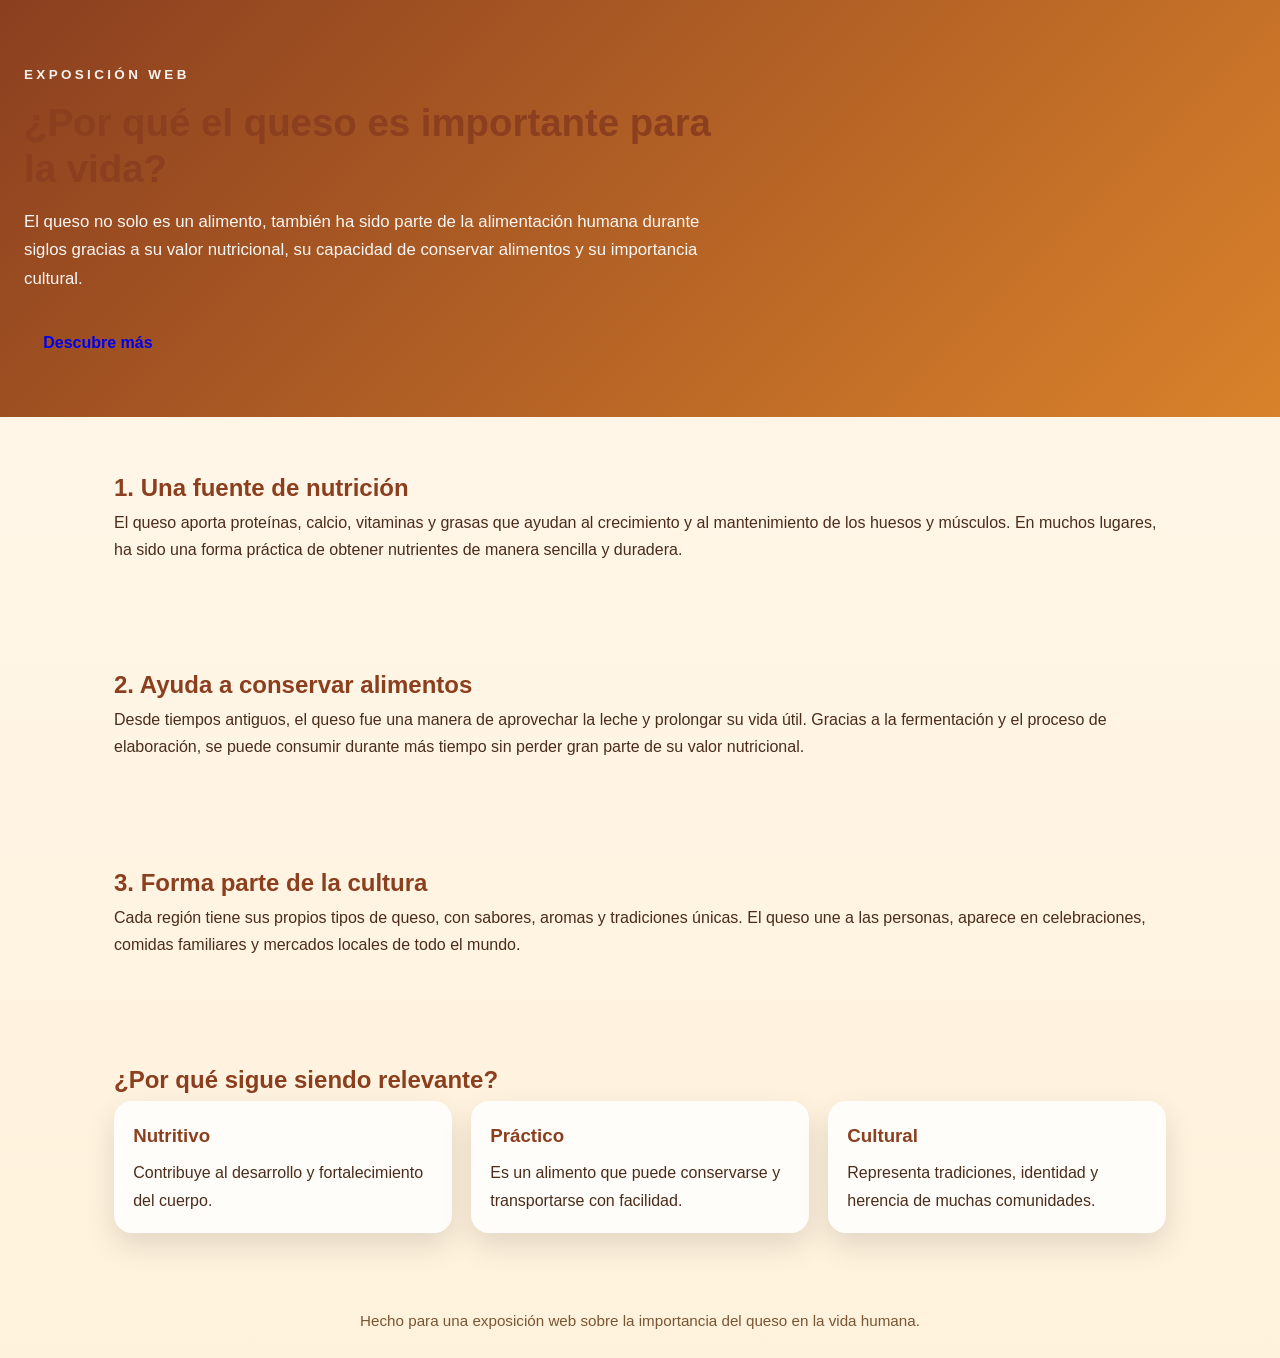
==== index.html @ 57972107 "hero rewrite" ====
<!DOCTYPE html>
<html lang="es">
  <head>
    <meta charset="UTF-8" />
    <meta name="viewport" content="width=device-width, initial-scale=1.0" />
    <title>¿Por qué el queso es importante para la vida?</title>
    <meta
      name="description"
      content="Una exposición web sobre la importancia del queso en la alimentación, la cultura y la historia."
    />
    <link rel="stylesheet" href="styles.css" />
  </head>
  <body>
    <header class="hero">
      <div class="hero-content">
        <p class="eyebrow">Exposición web</p>
        <h1>¿Por qué el queso es importante para la vida?</h1>
        <p class="hero-text">
          El queso no solo es un alimento, también ha sido parte de la
          alimentación humana durante siglos gracias a su valor nutricional,
          su capacidad de conservar alimentos y su importancia cultural.
        </p>
        <a href="#importancia" class="btn">Descubre más</a>
      </div>
    </header>

    <main>
      <section id="importancia" class="section">
        <h2>1. Una fuente de nutrición</h2>
        <p>
          El queso aporta proteínas, calcio, vitaminas y grasas que ayudan al
          crecimiento y al mantenimiento de los huesos y músculos. En muchos
          lugares, ha sido una forma práctica de obtener nutrientes de manera
          sencilla y duradera.
        </p>
      </section>

      <section class="section alt">
        <h2>2. Ayuda a conservar alimentos</h2>
        <p>
          Desde tiempos antiguos, el queso fue una manera de aprovechar la leche y
          prolongar su vida útil. Gracias a la fermentación y el proceso de
          elaboración, se puede consumir durante más tiempo sin perder gran parte
          de su valor nutricional.
        </p>
      </section>

      <section class="section">
        <h2>3. Forma parte de la cultura</h2>
        <p>
          Cada región tiene sus propios tipos de queso, con sabores, aromas y
          tradiciones únicas. El queso une a las personas, aparece en celebraciones,
          comidas familiares y mercados locales de todo el mundo.
        </p>
      </section>

      <section class="section alt cards-section">
        <h2>¿Por qué sigue siendo relevante?</h2>
        <div class="cards">
          <article class="card">
            <h3>Nutritivo</h3>
            <p>Contribuye al desarrollo y fortalecimiento del cuerpo.</p>
          </article>
          <article class="card">
            <h3>Práctico</h3>
            <p>Es un alimento que puede conservarse y transportarse con facilidad.</p>
          </article>
          <article class="card">
            <h3>Cultural</h3>
            <p>Representa tradiciones, identidad y herencia de muchas comunidades.</p>
          </article>
        </div>
      </section>
    </main>

    <footer class="footer">
      <p>Hecho para una exposición web sobre la importancia del queso en la vida humana.</p>
    </footer>
  </body>
</html>
---- styles.css ----
:root {
  --bg: #fff8ed;
  --primary: #8b3f1f;
  --secondary: #d9822b;
  --dark: #2f1c12;
  --text: #4b2c1b;
  --white: #fffdf9;
  --shadow: 0 12px 30px rgba(0, 0, 0, 0.12);
}

* {
  box-sizing: border-box;
  margin: 0;
  padding: 0;
}

body {
  font-family: "Segoe UI", Tahoma, Geneva, Verdana, sans-serif;
  background: linear-gradient(180deg, #fff8ed 0%, #fff2dc 100%);
  color: var(--text);
  line-height: 1.7;
}

img {
  max-width: 100%;
  display: block;
}

.hero {
  background: linear-gradient(135deg, var(--primary), var(--secondary));
  color: var(--white);
  padding: 4rem 1.5rem 3rem;
  display: grid;
  grid-template-columns: 1.2fr 0.8fr;
  gap: 2rem;
  align-items: center;
}

.hero-content {
  max-width: 700px;
}

.eyebrow {
  text-transform: uppercase;
  letter-spacing: 0.25em;
  font-size: 0.84rem;
  margin-bottom: 0.8rem;
  opacity: 0.95;
  font-weight: 700;
}

h1,
h2,
h3 {
  color: var(--primary);
}

h1 {
  font-size: clamp(2rem, 3vw, 3rem);
  margin-bottom: 1rem;
  line-height: 1.2;
}

.hero-text {
  font-size: 1.05rem;
  margin-bottom: 1.4rem;
  color: rgba(255, 255, 255, 0.95);
}

.hero-actions {
  display: flex;
  flex-wrap: wrap;
  gap: 0.75rem;
  margin-bottom: 1.4rem;
}

.btn {
  display: inline-block;
  padding: 0.8rem 1.2rem;
  border-radius: 999px;
  text-decoration: none;
  font-weight: 700;
  transition: transform 0.2s ease, box-shadow 0.2s ease;
}

.btn:hover {
  transform: translateY(-3px);
}

.btn-primary {
  background: var(--white);
  color: var(--primary);
}

.btn-secondary {
  background: rgba(255, 255, 255, 0.16);
  color: var(--white);
  border: 1px solid rgba(255, 255, 255, 0.28);
}

.hero-stats {
  display: flex;
  flex-wrap: wrap;
  gap: 1rem;
  margin-top: 1rem;
}

.hero-stats div {
  background: rgba(255, 255, 255, 0.16);
  padding: 0.8rem 1rem;
  border-radius: 14px;
  min-width: 140px;
}

.hero-stats strong {
  display: block;
  font-size: 1.05rem;
}

.hero-stats span {
  font-size: 0.9rem;
  opacity: 0.9;
}

.hero-visual img {
  width: 100%;
  max-width: 420px;
  margin: 0 auto;
  filter: drop-shadow(0 15px 25px rgba(0, 0, 0, 0.16));
}

.section {
  padding: 3.2rem 1.5rem;
  max-width: 1100px;
  margin: 0 auto;
}

.section-heading {
  margin-bottom: 1.4rem;
  text-align: center;
}

.section-heading h2 {
  font-size: clamp(1.5rem, 2.2vw, 2rem);
  margin-bottom: 0.4rem;
}

.cards,
.gallery {
  display: grid;
  grid-template-columns: repeat(auto-fit, minmax(230px, 1fr));
  gap: 1.2rem;
}

.card,
.gallery-item,
.tab-panel {
  background: var(--white);
  border-radius: 18px;
  padding: 1.2rem;
  box-shadow: var(--shadow);
}

.card img,
.gallery-item img {
  border-radius: 12px;
  margin-bottom: 0.9rem;
}

.card h3,
.gallery-item h3,
.tab-panel h3 {
  margin-bottom: 0.45rem;
}

.section-dark {
  background: var(--dark);
  border-radius: 24px;
  color: #f6e8d6;
}

.section-dark .section-heading h2,
.section-dark .tab-btn,
.section-dark .tab-panel h3 {
  color: #fff5e8;
}

.tabs {
  display: flex;
  justify-content: center;
  flex-wrap: wrap;
  gap: 0.8rem;
  margin-bottom: 1rem;
}

.tab-btn {
  background: transparent;
  border: 1px solid rgba(255, 245, 232, 0.28);
  color: #f6e8d6;
  padding: 0.7rem 1rem;
  border-radius: 999px;
  cursor: pointer;
  transition: background 0.2s ease, transform 0.2s ease;
}

.tab-btn:hover,
.tab-btn.active {
  background: var(--secondary);
  transform: translateY(-2px);
}

.tab-panels {
  display: grid;
}

.tab-panel {
  display: none;
}

.tab-panel.active {
  display: block;
  animation: fadeIn 0.25s ease;
}

.conclusion {
  text-align: center;
  padding-top: 1rem;
}

.footer {
  text-align: center;
  padding: 1.5rem;
  color: #7a5533;
  font-size: 0.95rem;
}

@keyframes fadeIn {
  from {
    opacity: 0;
    transform: translateY(8px);
  }
  to {
    opacity: 1;
    transform: translateY(0);
  }
}

@media (max-width: 800px) {
  .hero {
    grid-template-columns: 1fr;
    text-align: center;
  }

  .hero-actions,
  .hero-stats {
    justify-content: center;
  }
}

@media (max-width: 600px) {
  .section {
    padding: 2.4rem 1rem;
  }

  .hero {
    padding: 3rem 1rem 2rem;
  }
}
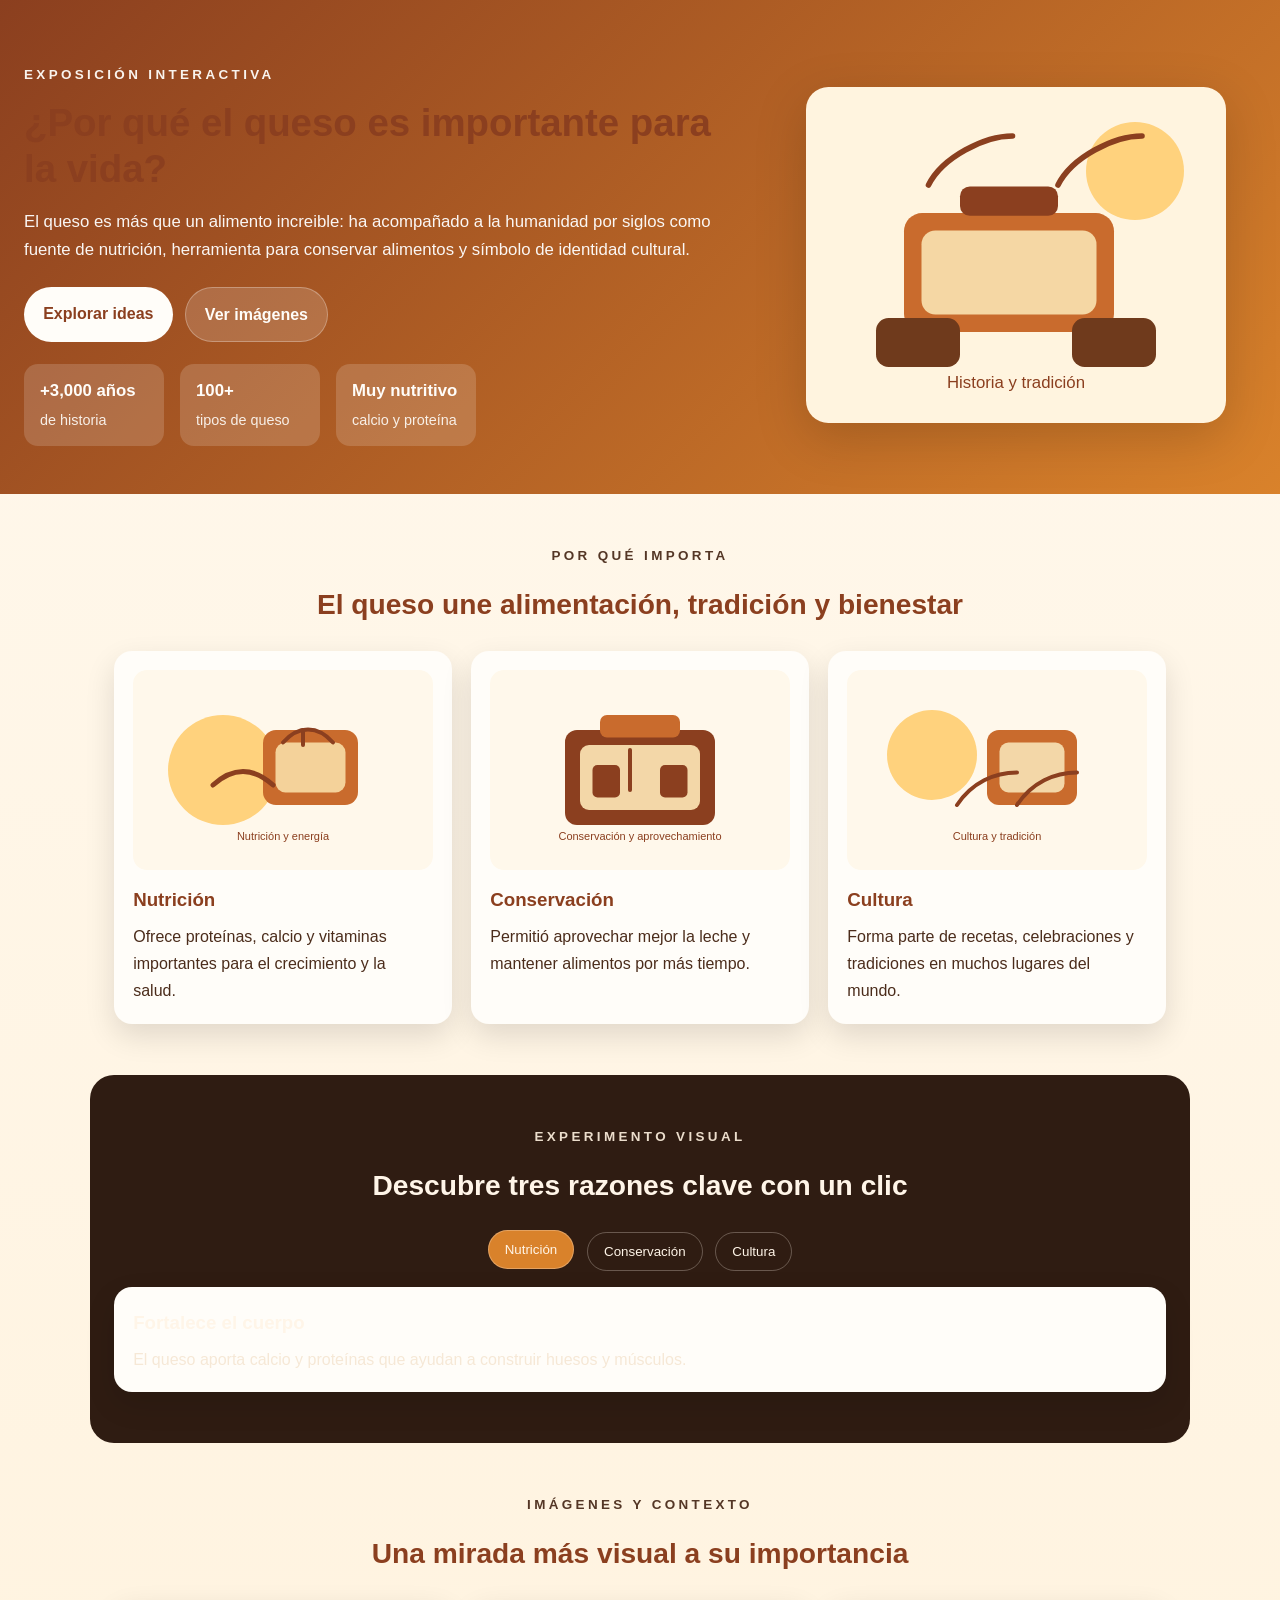
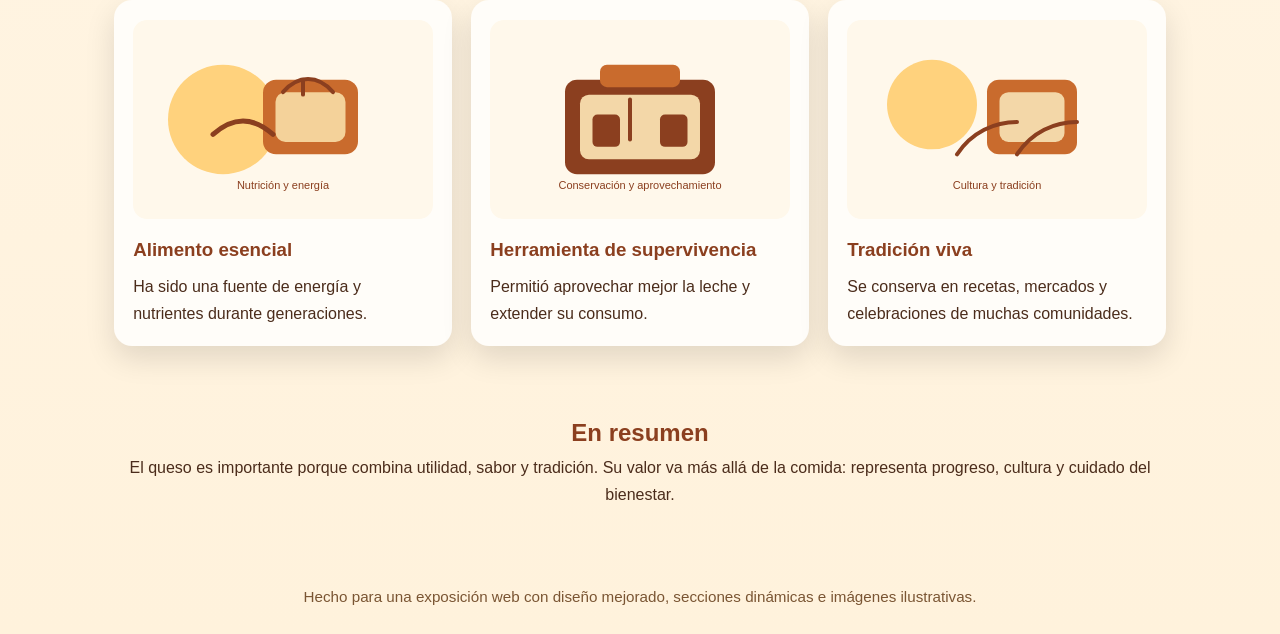
==== commit 66aa2ebf: "Merge branch 'features' into develop" ====
--- a/index.html
+++ b/index.html
@@ -4,77 +4,130 @@
     <meta charset="UTF-8" />
     <meta name="viewport" content="width=device-width, initial-scale=1.0" />
     <title>¿Por qué el queso es importante para la vida?</title>
-    <meta
-      name="description"
-      content="Una exposición web sobre la importancia del queso en la alimentación, la cultura y la historia."
-    />
+    <meta name="description" content="Exposición web sobre la importancia del queso en la alimentación, la historia y la cultura." />
     <link rel="stylesheet" href="styles.css" />
   </head>
   <body>
     <header class="hero">
       <div class="hero-content">
-        <p class="eyebrow">Exposición web</p>
+        <p class="eyebrow">Exposición interactiva</p>
         <h1>¿Por qué el queso es importante para la vida?</h1>
         <p class="hero-text">
-          El queso no solo es un alimento, también ha sido parte de la
-          alimentación humana durante siglos gracias a su valor nutricional,
-          su capacidad de conservar alimentos y su importancia cultural.
+          El queso es más que un alimento increible: ha acompañado a la humanidad
+          por siglos como fuente de nutrición, herramienta para conservar alimentos
+          y símbolo de identidad cultural.
         </p>
-        <a href="#importancia" class="btn">Descubre más</a>
+        <div class="hero-actions">
+          <a href="#explora" class="btn btn-primary">Explorar ideas</a>
+          <a href="#galeria" class="btn btn-secondary">Ver imágenes</a>
+        </div>
+        <div class="hero-stats">
+          <div>
+            <strong>+3,000 años</strong>
+            <span>de historia</span>
+          </div>
+          <div>
+            <strong>100+</strong>
+            <span>tipos de queso</span>
+          </div>
+          <div>
+            <strong>Muy nutritivo</strong>
+            <span>calcio y proteína</span>
+          </div>
+        </div>
+      </div>
+      <div class="hero-visual">
+        <img src="images/cheese-history.svg" alt="Ilustración de un queso con historia cultural" />
       </div>
     </header>
 
     <main>
-      <section id="importancia" class="section">
-        <h2>1. Una fuente de nutrición</h2>
-        <p>
-          El queso aporta proteínas, calcio, vitaminas y grasas que ayudan al
-          crecimiento y al mantenimiento de los huesos y músculos. En muchos
-          lugares, ha sido una forma práctica de obtener nutrientes de manera
-          sencilla y duradera.
-        </p>
+      <section id="importancia" class="section intro-section">
+        <div class="section-heading">
+          <p class="eyebrow">Por qué importa</p>
+          <h2>El queso une alimentación, tradición y bienestar</h2>
+        </div>
+        <div class="cards">
+          <article class="card">
+            <img src="images/cheese-nutrition.svg" alt="Ilustración sobre nutrición" />
+            <h3>Nutrición</h3>
+            <p>Ofrece proteínas, calcio y vitaminas importantes para el crecimiento y la salud.</p>
+          </article>
+          <article class="card">
+            <img src="images/cheese-storage.svg" alt="Ilustración sobre conservación" />
+            <h3>Conservación</h3>
+            <p>Permitió aprovechar mejor la leche y mantener alimentos por más tiempo.</p>
+          </article>
+          <article class="card">
+            <img src="images/cheese-culture.svg" alt="Ilustración sobre cultura" />
+            <h3>Cultura</h3>
+            <p>Forma parte de recetas, celebraciones y tradiciones en muchos lugares del mundo.</p>
+          </article>
+        </div>
       </section>
 
-      <section class="section alt">
-        <h2>2. Ayuda a conservar alimentos</h2>
-        <p>
-          Desde tiempos antiguos, el queso fue una manera de aprovechar la leche y
-          prolongar su vida útil. Gracias a la fermentación y el proceso de
-          elaboración, se puede consumir durante más tiempo sin perder gran parte
-          de su valor nutricional.
-        </p>
+      <section id="explora" class="section section-dark">
+        <div class="section-heading">
+          <p class="eyebrow">Experimento visual</p>
+          <h2>Descubre tres razones clave con un clic</h2>
+        </div>
+        <div class="tabs" role="tablist" aria-label="Razones del queso">
+          <button class="tab-btn active" data-target="nutrition">Nutrición</button>
+          <button class="tab-btn" data-target="storage">Conservación</button>
+          <button class="tab-btn" data-target="culture">Cultura</button>
+        </div>
+        <div class="tab-panels">
+          <article id="nutrition" class="tab-panel active">
+            <h3>Fortalece el cuerpo</h3>
+            <p>El queso aporta calcio y proteínas que ayudan a construir huesos y músculos.</p>
+          </article>
+          <article id="storage" class="tab-panel">
+            <h3>Ayuda a cuidar los alimentos</h3>
+            <p>Gracias a su elaboración, el queso permitió conservar la leche por más tiempo y reducir desperdicios.</p>
+          </article>
+          <article id="culture" class="tab-panel">
+            <h3>Representa identidad</h3>
+            <p>En cada región tiene un valor simbólico y gastronómico que refleja la historia del lugar.</p>
+          </article>
+        </div>
       </section>
 
-      <section class="section">
-        <h2>3. Forma parte de la cultura</h2>
-        <p>
-          Cada región tiene sus propios tipos de queso, con sabores, aromas y
-          tradiciones únicas. El queso une a las personas, aparece en celebraciones,
-          comidas familiares y mercados locales de todo el mundo.
-        </p>
+      <section id="galeria" class="section gallery-section">
+        <div class="section-heading">
+          <p class="eyebrow">Imágenes y contexto</p>
+          <h2>Una mirada más visual a su importancia</h2>
+        </div>
+        <div class="gallery">
+          <article class="gallery-item">
+            <img src="images/cheese-nutrition.svg" alt="Representación del valor nutricional del queso" />
+            <h3>Alimento esencial</h3>
+            <p>Ha sido una fuente de energía y nutrientes durante generaciones.</p>
+          </article>
+          <article class="gallery-item">
+            <img src="images/cheese-storage.svg" alt="Representación de la conservación del queso" />
+            <h3>Herramienta de supervivencia</h3>
+            <p>Permitió aprovechar mejor la leche y extender su consumo.</p>
+          </article>
+          <article class="gallery-item">
+            <img src="images/cheese-culture.svg" alt="Representación de la presencia cultural del queso" />
+            <h3>Tradición viva</h3>
+            <p>Se conserva en recetas, mercados y celebraciones de muchas comunidades.</p>
+          </article>
+        </div>
       </section>
 
-      <section class="section alt cards-section">
-        <h2>¿Por qué sigue siendo relevante?</h2>
-        <div class="cards">
-          <article class="card">
-            <h3>Nutritivo</h3>
-            <p>Contribuye al desarrollo y fortalecimiento del cuerpo.</p>
-          </article>
-          <article class="card">
-            <h3>Práctico</h3>
-            <p>Es un alimento que puede conservarse y transportarse con facilidad.</p>
-          </article>
-          <article class="card">
-            <h3>Cultural</h3>
-            <p>Representa tradiciones, identidad y herencia de muchas comunidades.</p>
-          </article>
-        </div>
+      <section class="section conclusion">
+        <h2>En resumen</h2>
+        <p>
+          El queso es importante porque combina utilidad, sabor y tradición. Su valor va más allá de la comida: representa progreso, cultura y cuidado del bienestar.
+        </p>
       </section>
     </main>
 
     <footer class="footer">
-      <p>Hecho para una exposición web sobre la importancia del queso en la vida humana.</p>
+      <p>Hecho para una exposición web con diseño mejorado, secciones dinámicas e imágenes ilustrativas.</p>
     </footer>
+
+    <script src="script.js"></script>
   </body>
 </html>
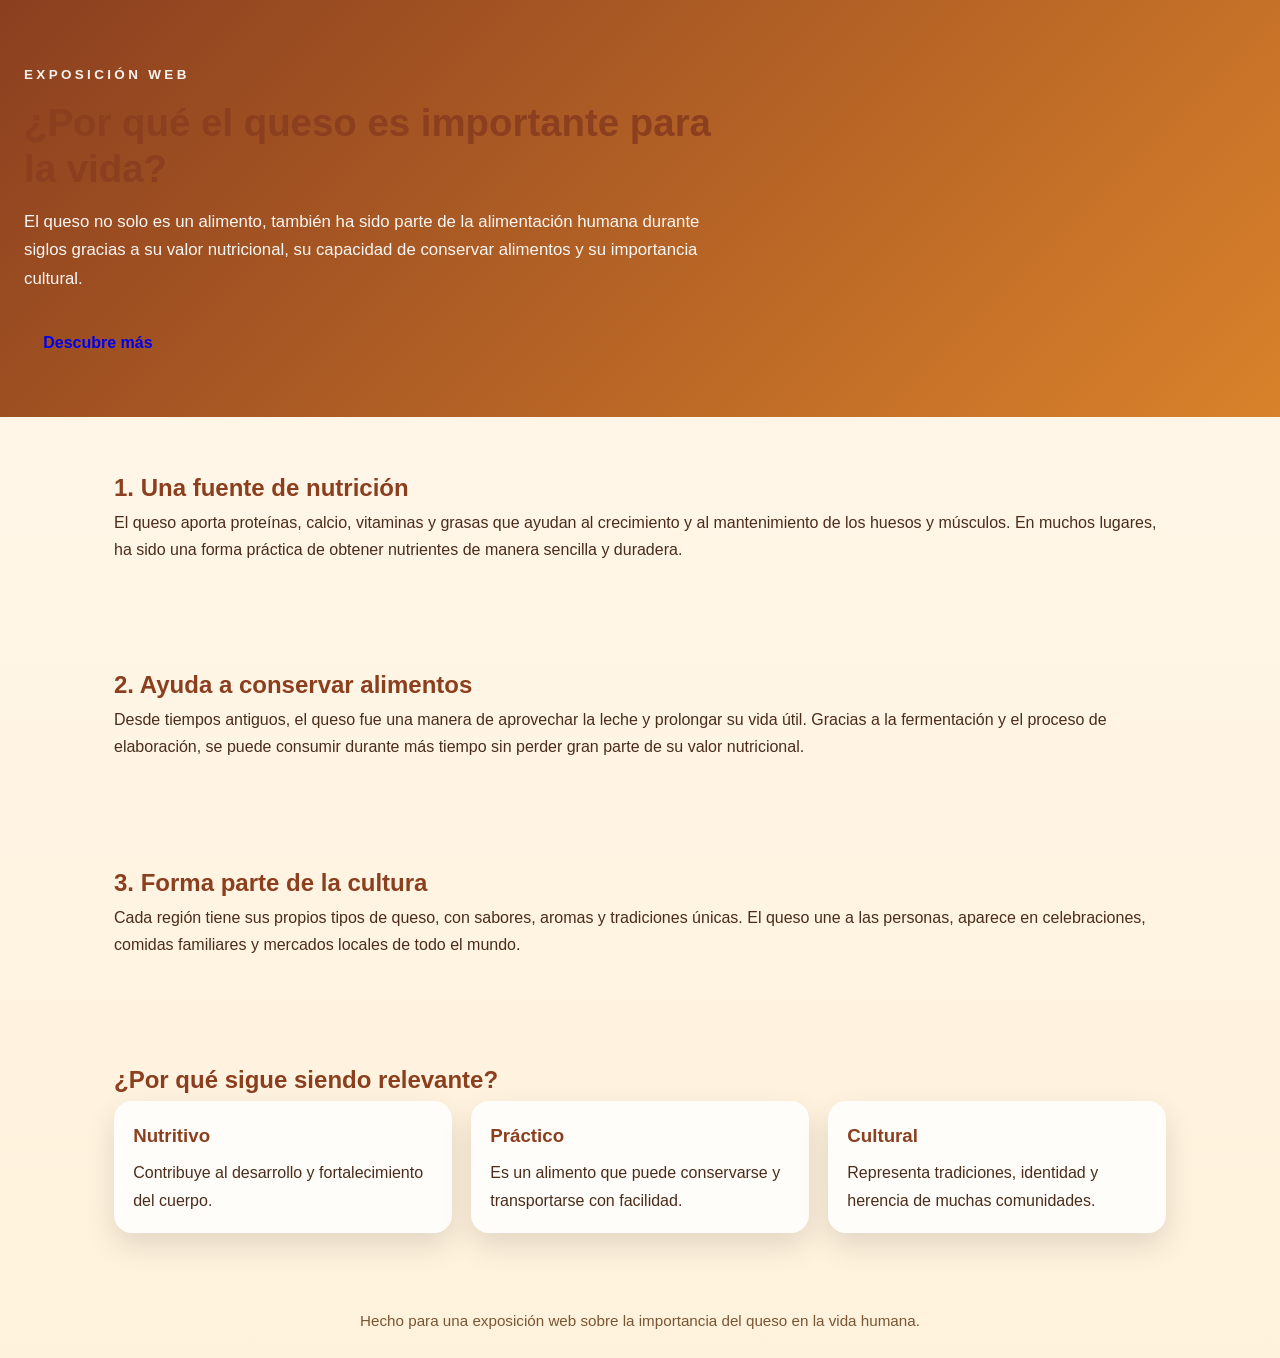
==== commit 47acb7e8: "Merge pull request #1 from Josecopro/features Features" ====
--- a/index.html
+++ b/index.html
@@ -4,130 +4,77 @@
     <meta charset="UTF-8" />
     <meta name="viewport" content="width=device-width, initial-scale=1.0" />
     <title>¿Por qué el queso es importante para la vida?</title>
-    <meta name="description" content="Exposición web sobre la importancia del queso en la alimentación, la historia y la cultura." />
+    <meta
+      name="description"
+      content="Una exposición web sobre la importancia del queso en la alimentación, la cultura y la historia."
+    />
     <link rel="stylesheet" href="styles.css" />
   </head>
   <body>
     <header class="hero">
       <div class="hero-content">
-        <p class="eyebrow">Exposición interactiva</p>
+        <p class="eyebrow">Exposición web</p>
         <h1>¿Por qué el queso es importante para la vida?</h1>
         <p class="hero-text">
-          El queso es más que un alimento increible: ha acompañado a la humanidad
-          por siglos como fuente de nutrición, herramienta para conservar alimentos
-          y símbolo de identidad cultural.
+          El queso no solo es un alimento, también ha sido parte de la
+          alimentación humana durante siglos gracias a su valor nutricional,
+          su capacidad de conservar alimentos y su importancia cultural.
         </p>
-        <div class="hero-actions">
-          <a href="#explora" class="btn btn-primary">Explorar ideas</a>
-          <a href="#galeria" class="btn btn-secondary">Ver imágenes</a>
-        </div>
-        <div class="hero-stats">
-          <div>
-            <strong>+3,000 años</strong>
-            <span>de historia</span>
-          </div>
-          <div>
-            <strong>100+</strong>
-            <span>tipos de queso</span>
-          </div>
-          <div>
-            <strong>Muy nutritivo</strong>
-            <span>calcio y proteína</span>
-          </div>
-        </div>
-      </div>
-      <div class="hero-visual">
-        <img src="images/cheese-history.svg" alt="Ilustración de un queso con historia cultural" />
+        <a href="#importancia" class="btn">Descubre más</a>
       </div>
     </header>
 
     <main>
-      <section id="importancia" class="section intro-section">
-        <div class="section-heading">
-          <p class="eyebrow">Por qué importa</p>
-          <h2>El queso une alimentación, tradición y bienestar</h2>
-        </div>
+      <section id="importancia" class="section">
+        <h2>1. Una fuente de nutrición</h2>
+        <p>
+          El queso aporta proteínas, calcio, vitaminas y grasas que ayudan al
+          crecimiento y al mantenimiento de los huesos y músculos. En muchos
+          lugares, ha sido una forma práctica de obtener nutrientes de manera
+          sencilla y duradera.
+        </p>
+      </section>
+
+      <section class="section alt">
+        <h2>2. Ayuda a conservar alimentos</h2>
+        <p>
+          Desde tiempos antiguos, el queso fue una manera de aprovechar la leche y
+          prolongar su vida útil. Gracias a la fermentación y el proceso de
+          elaboración, se puede consumir durante más tiempo sin perder gran parte
+          de su valor nutricional.
+        </p>
+      </section>
+
+      <section class="section">
+        <h2>3. Forma parte de la cultura</h2>
+        <p>
+          Cada región tiene sus propios tipos de queso, con sabores, aromas y
+          tradiciones únicas. El queso une a las personas, aparece en celebraciones,
+          comidas familiares y mercados locales de todo el mundo.
+        </p>
+      </section>
+
+      <section class="section alt cards-section">
+        <h2>¿Por qué sigue siendo relevante?</h2>
         <div class="cards">
           <article class="card">
-            <img src="images/cheese-nutrition.svg" alt="Ilustración sobre nutrición" />
-            <h3>Nutrición</h3>
-            <p>Ofrece proteínas, calcio y vitaminas importantes para el crecimiento y la salud.</p>
+            <h3>Nutritivo</h3>
+            <p>Contribuye al desarrollo y fortalecimiento del cuerpo.</p>
           </article>
           <article class="card">
-            <img src="images/cheese-storage.svg" alt="Ilustración sobre conservación" />
-            <h3>Conservación</h3>
-            <p>Permitió aprovechar mejor la leche y mantener alimentos por más tiempo.</p>
+            <h3>Práctico</h3>
+            <p>Es un alimento que puede conservarse y transportarse con facilidad.</p>
           </article>
           <article class="card">
-            <img src="images/cheese-culture.svg" alt="Ilustración sobre cultura" />
-            <h3>Cultura</h3>
-            <p>Forma parte de recetas, celebraciones y tradiciones en muchos lugares del mundo.</p>
+            <h3>Cultural</h3>
+            <p>Representa tradiciones, identidad y herencia de muchas comunidades.</p>
           </article>
         </div>
-      </section>
-
-      <section id="explora" class="section section-dark">
-        <div class="section-heading">
-          <p class="eyebrow">Experimento visual</p>
-          <h2>Descubre tres razones clave con un clic</h2>
-        </div>
-        <div class="tabs" role="tablist" aria-label="Razones del queso">
-          <button class="tab-btn active" data-target="nutrition">Nutrición</button>
-          <button class="tab-btn" data-target="storage">Conservación</button>
-          <button class="tab-btn" data-target="culture">Cultura</button>
-        </div>
-        <div class="tab-panels">
-          <article id="nutrition" class="tab-panel active">
-            <h3>Fortalece el cuerpo</h3>
-            <p>El queso aporta calcio y proteínas que ayudan a construir huesos y músculos.</p>
-          </article>
-          <article id="storage" class="tab-panel">
-            <h3>Ayuda a cuidar los alimentos</h3>
-            <p>Gracias a su elaboración, el queso permitió conservar la leche por más tiempo y reducir desperdicios.</p>
-          </article>
-          <article id="culture" class="tab-panel">
-            <h3>Representa identidad</h3>
-            <p>En cada región tiene un valor simbólico y gastronómico que refleja la historia del lugar.</p>
-          </article>
-        </div>
-      </section>
-
-      <section id="galeria" class="section gallery-section">
-        <div class="section-heading">
-          <p class="eyebrow">Imágenes y contexto</p>
-          <h2>Una mirada más visual a su importancia</h2>
-        </div>
-        <div class="gallery">
-          <article class="gallery-item">
-            <img src="images/cheese-nutrition.svg" alt="Representación del valor nutricional del queso" />
-            <h3>Alimento esencial</h3>
-            <p>Ha sido una fuente de energía y nutrientes durante generaciones.</p>
-          </article>
-          <article class="gallery-item">
-            <img src="images/cheese-storage.svg" alt="Representación de la conservación del queso" />
-            <h3>Herramienta de supervivencia</h3>
-            <p>Permitió aprovechar mejor la leche y extender su consumo.</p>
-          </article>
-          <article class="gallery-item">
-            <img src="images/cheese-culture.svg" alt="Representación de la presencia cultural del queso" />
-            <h3>Tradición viva</h3>
-            <p>Se conserva en recetas, mercados y celebraciones de muchas comunidades.</p>
-          </article>
-        </div>
-      </section>
-
-      <section class="section conclusion">
-        <h2>En resumen</h2>
-        <p>
-          El queso es importante porque combina utilidad, sabor y tradición. Su valor va más allá de la comida: representa progreso, cultura y cuidado del bienestar.
-        </p>
       </section>
     </main>
 
     <footer class="footer">
-      <p>Hecho para una exposición web con diseño mejorado, secciones dinámicas e imágenes ilustrativas.</p>
+      <p>Hecho para una exposición web sobre la importancia del queso en la vida humana.</p>
     </footer>
-
-    <script src="script.js"></script>
   </body>
 </html>
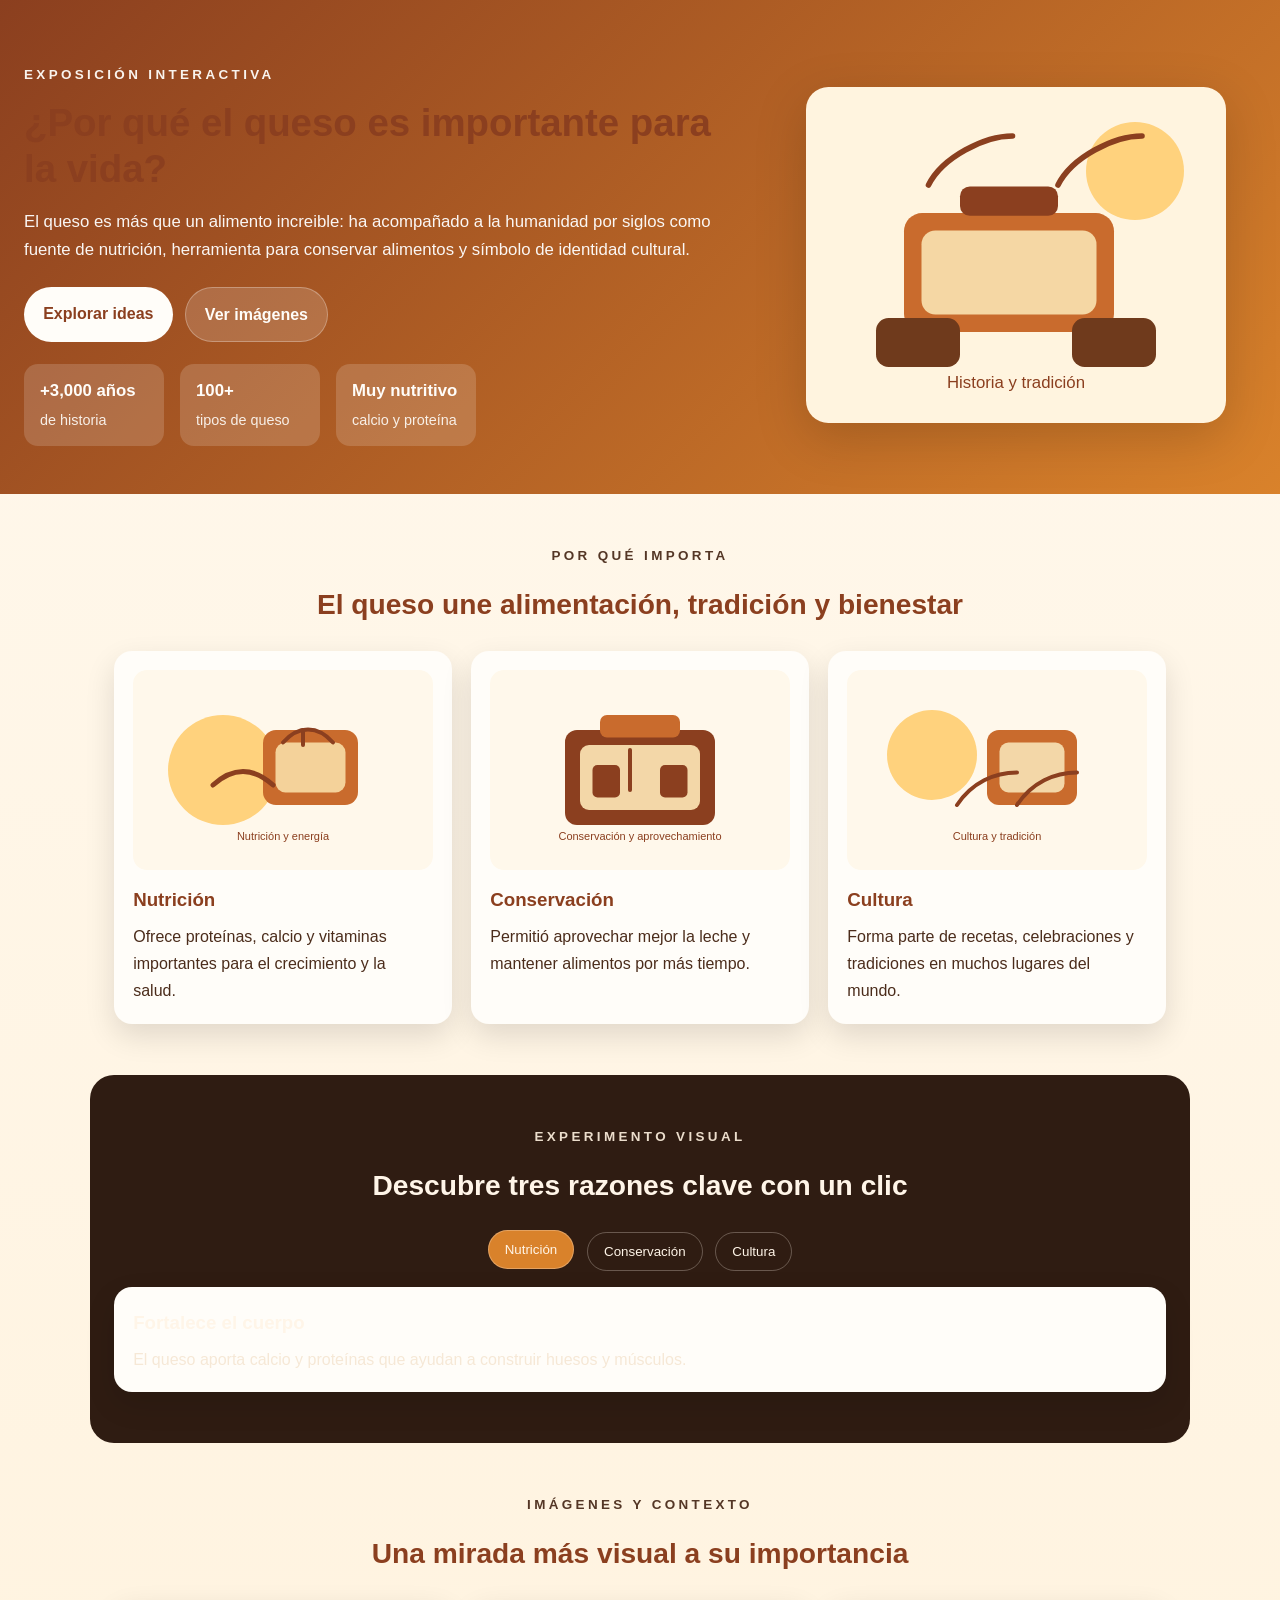
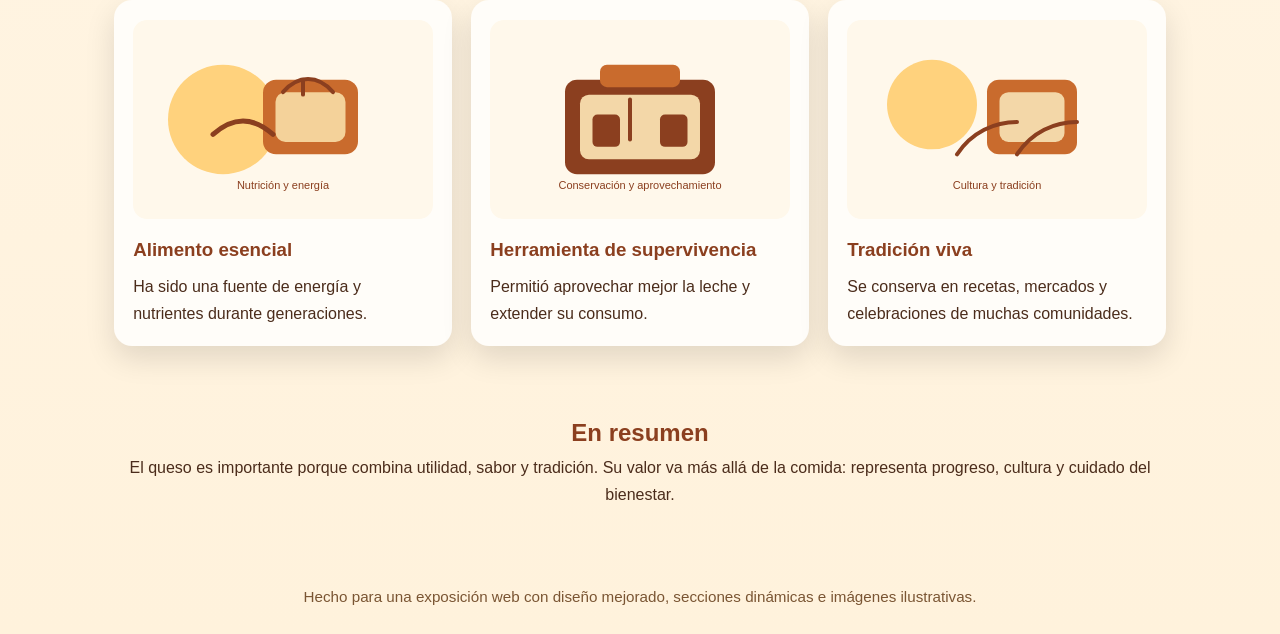
==== commit 81ac3923: "Merge pull request #2 from Josecopro/develop Develop" ====
--- a/index.html
+++ b/index.html
@@ -4,77 +4,130 @@
     <meta charset="UTF-8" />
     <meta name="viewport" content="width=device-width, initial-scale=1.0" />
     <title>¿Por qué el queso es importante para la vida?</title>
-    <meta
-      name="description"
-      content="Una exposición web sobre la importancia del queso en la alimentación, la cultura y la historia."
-    />
+    <meta name="description" content="Exposición web sobre la importancia del queso en la alimentación, la historia y la cultura." />
     <link rel="stylesheet" href="styles.css" />
   </head>
   <body>
     <header class="hero">
       <div class="hero-content">
-        <p class="eyebrow">Exposición web</p>
+        <p class="eyebrow">Exposición interactiva</p>
         <h1>¿Por qué el queso es importante para la vida?</h1>
         <p class="hero-text">
-          El queso no solo es un alimento, también ha sido parte de la
-          alimentación humana durante siglos gracias a su valor nutricional,
-          su capacidad de conservar alimentos y su importancia cultural.
+          El queso es más que un alimento increible: ha acompañado a la humanidad
+          por siglos como fuente de nutrición, herramienta para conservar alimentos
+          y símbolo de identidad cultural.
         </p>
-        <a href="#importancia" class="btn">Descubre más</a>
+        <div class="hero-actions">
+          <a href="#explora" class="btn btn-primary">Explorar ideas</a>
+          <a href="#galeria" class="btn btn-secondary">Ver imágenes</a>
+        </div>
+        <div class="hero-stats">
+          <div>
+            <strong>+3,000 años</strong>
+            <span>de historia</span>
+          </div>
+          <div>
+            <strong>100+</strong>
+            <span>tipos de queso</span>
+          </div>
+          <div>
+            <strong>Muy nutritivo</strong>
+            <span>calcio y proteína</span>
+          </div>
+        </div>
+      </div>
+      <div class="hero-visual">
+        <img src="images/cheese-history.svg" alt="Ilustración de un queso con historia cultural" />
       </div>
     </header>
 
     <main>
-      <section id="importancia" class="section">
-        <h2>1. Una fuente de nutrición</h2>
-        <p>
-          El queso aporta proteínas, calcio, vitaminas y grasas que ayudan al
-          crecimiento y al mantenimiento de los huesos y músculos. En muchos
-          lugares, ha sido una forma práctica de obtener nutrientes de manera
-          sencilla y duradera.
-        </p>
+      <section id="importancia" class="section intro-section">
+        <div class="section-heading">
+          <p class="eyebrow">Por qué importa</p>
+          <h2>El queso une alimentación, tradición y bienestar</h2>
+        </div>
+        <div class="cards">
+          <article class="card">
+            <img src="images/cheese-nutrition.svg" alt="Ilustración sobre nutrición" />
+            <h3>Nutrición</h3>
+            <p>Ofrece proteínas, calcio y vitaminas importantes para el crecimiento y la salud.</p>
+          </article>
+          <article class="card">
+            <img src="images/cheese-storage.svg" alt="Ilustración sobre conservación" />
+            <h3>Conservación</h3>
+            <p>Permitió aprovechar mejor la leche y mantener alimentos por más tiempo.</p>
+          </article>
+          <article class="card">
+            <img src="images/cheese-culture.svg" alt="Ilustración sobre cultura" />
+            <h3>Cultura</h3>
+            <p>Forma parte de recetas, celebraciones y tradiciones en muchos lugares del mundo.</p>
+          </article>
+        </div>
       </section>
 
-      <section class="section alt">
-        <h2>2. Ayuda a conservar alimentos</h2>
-        <p>
-          Desde tiempos antiguos, el queso fue una manera de aprovechar la leche y
-          prolongar su vida útil. Gracias a la fermentación y el proceso de
-          elaboración, se puede consumir durante más tiempo sin perder gran parte
-          de su valor nutricional.
-        </p>
+      <section id="explora" class="section section-dark">
+        <div class="section-heading">
+          <p class="eyebrow">Experimento visual</p>
+          <h2>Descubre tres razones clave con un clic</h2>
+        </div>
+        <div class="tabs" role="tablist" aria-label="Razones del queso">
+          <button class="tab-btn active" data-target="nutrition">Nutrición</button>
+          <button class="tab-btn" data-target="storage">Conservación</button>
+          <button class="tab-btn" data-target="culture">Cultura</button>
+        </div>
+        <div class="tab-panels">
+          <article id="nutrition" class="tab-panel active">
+            <h3>Fortalece el cuerpo</h3>
+            <p>El queso aporta calcio y proteínas que ayudan a construir huesos y músculos.</p>
+          </article>
+          <article id="storage" class="tab-panel">
+            <h3>Ayuda a cuidar los alimentos</h3>
+            <p>Gracias a su elaboración, el queso permitió conservar la leche por más tiempo y reducir desperdicios.</p>
+          </article>
+          <article id="culture" class="tab-panel">
+            <h3>Representa identidad</h3>
+            <p>En cada región tiene un valor simbólico y gastronómico que refleja la historia del lugar.</p>
+          </article>
+        </div>
       </section>
 
-      <section class="section">
-        <h2>3. Forma parte de la cultura</h2>
-        <p>
-          Cada región tiene sus propios tipos de queso, con sabores, aromas y
-          tradiciones únicas. El queso une a las personas, aparece en celebraciones,
-          comidas familiares y mercados locales de todo el mundo.
-        </p>
+      <section id="galeria" class="section gallery-section">
+        <div class="section-heading">
+          <p class="eyebrow">Imágenes y contexto</p>
+          <h2>Una mirada más visual a su importancia</h2>
+        </div>
+        <div class="gallery">
+          <article class="gallery-item">
+            <img src="images/cheese-nutrition.svg" alt="Representación del valor nutricional del queso" />
+            <h3>Alimento esencial</h3>
+            <p>Ha sido una fuente de energía y nutrientes durante generaciones.</p>
+          </article>
+          <article class="gallery-item">
+            <img src="images/cheese-storage.svg" alt="Representación de la conservación del queso" />
+            <h3>Herramienta de supervivencia</h3>
+            <p>Permitió aprovechar mejor la leche y extender su consumo.</p>
+          </article>
+          <article class="gallery-item">
+            <img src="images/cheese-culture.svg" alt="Representación de la presencia cultural del queso" />
+            <h3>Tradición viva</h3>
+            <p>Se conserva en recetas, mercados y celebraciones de muchas comunidades.</p>
+          </article>
+        </div>
       </section>
 
-      <section class="section alt cards-section">
-        <h2>¿Por qué sigue siendo relevante?</h2>
-        <div class="cards">
-          <article class="card">
-            <h3>Nutritivo</h3>
-            <p>Contribuye al desarrollo y fortalecimiento del cuerpo.</p>
-          </article>
-          <article class="card">
-            <h3>Práctico</h3>
-            <p>Es un alimento que puede conservarse y transportarse con facilidad.</p>
-          </article>
-          <article class="card">
-            <h3>Cultural</h3>
-            <p>Representa tradiciones, identidad y herencia de muchas comunidades.</p>
-          </article>
-        </div>
+      <section class="section conclusion">
+        <h2>En resumen</h2>
+        <p>
+          El queso es importante porque combina utilidad, sabor y tradición. Su valor va más allá de la comida: representa progreso, cultura y cuidado del bienestar.
+        </p>
       </section>
     </main>
 
     <footer class="footer">
-      <p>Hecho para una exposición web sobre la importancia del queso en la vida humana.</p>
+      <p>Hecho para una exposición web con diseño mejorado, secciones dinámicas e imágenes ilustrativas.</p>
     </footer>
+
+    <script src="script.js"></script>
   </body>
 </html>
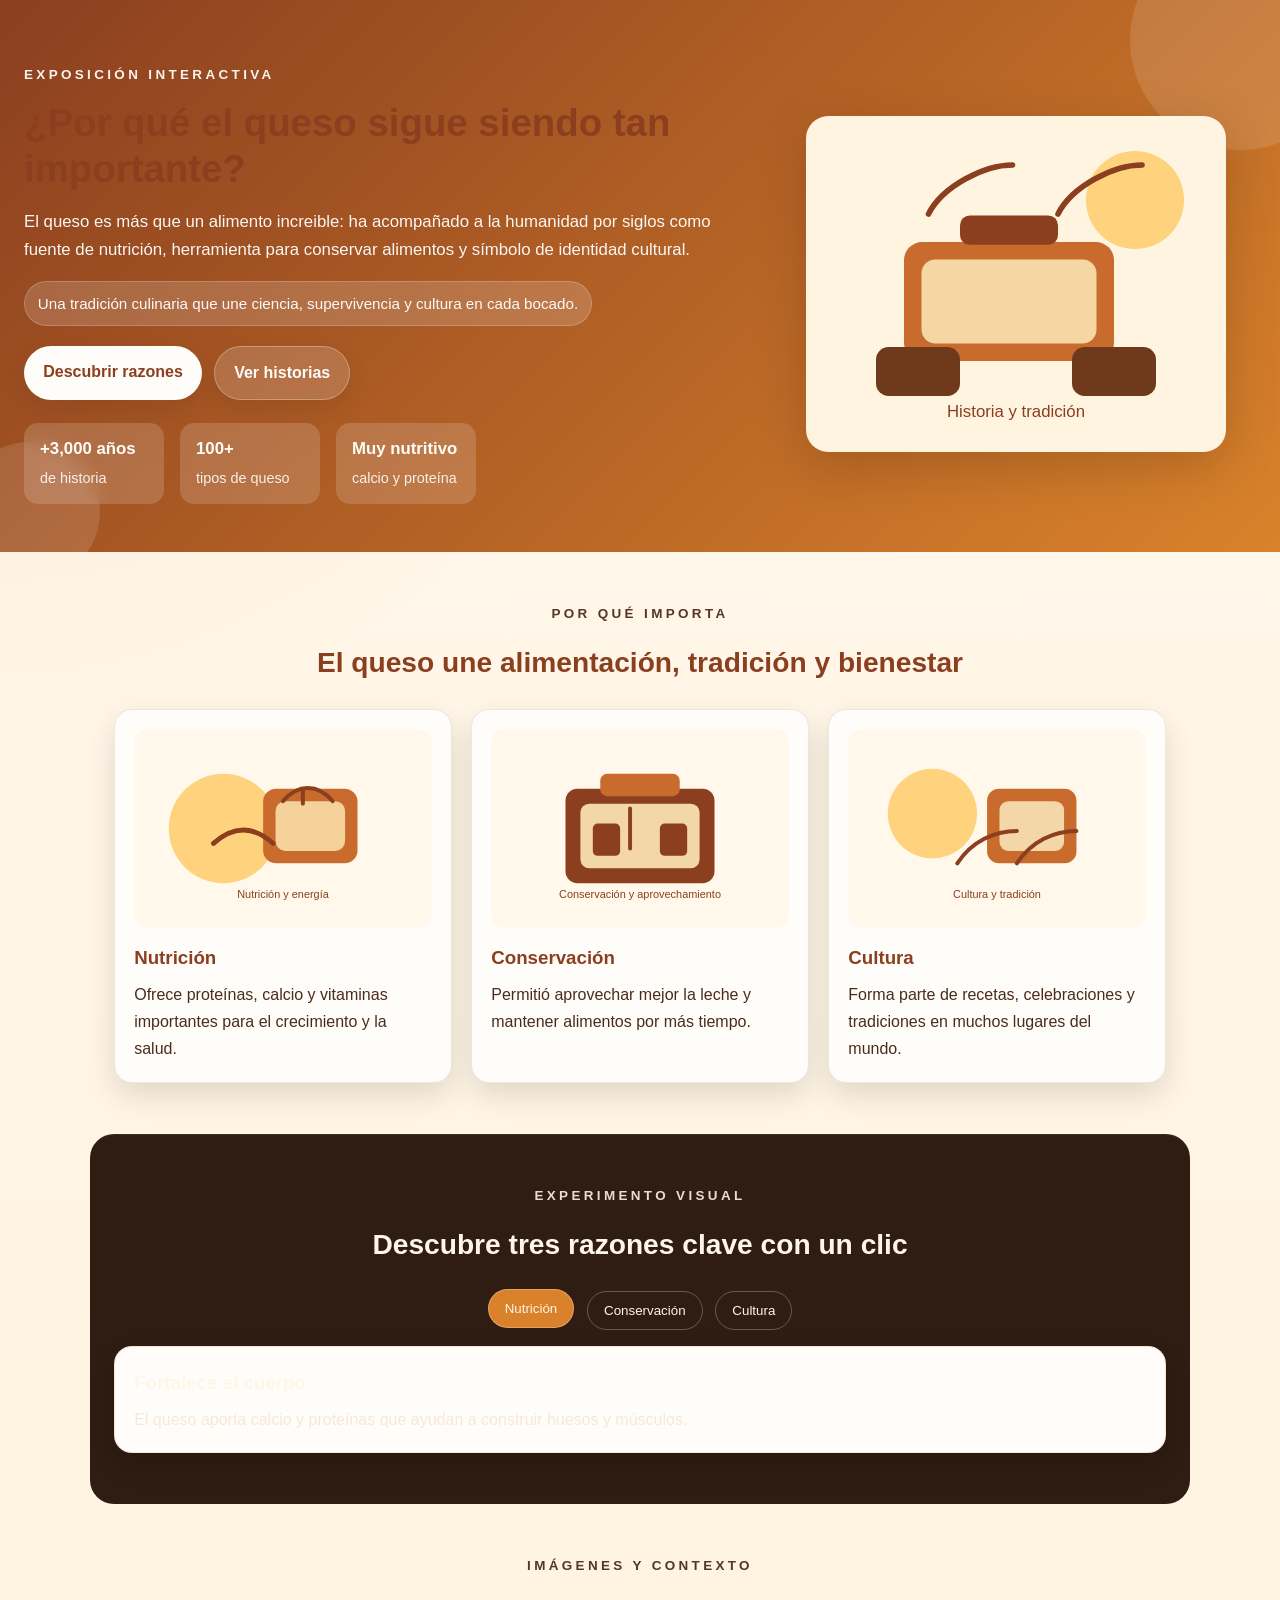
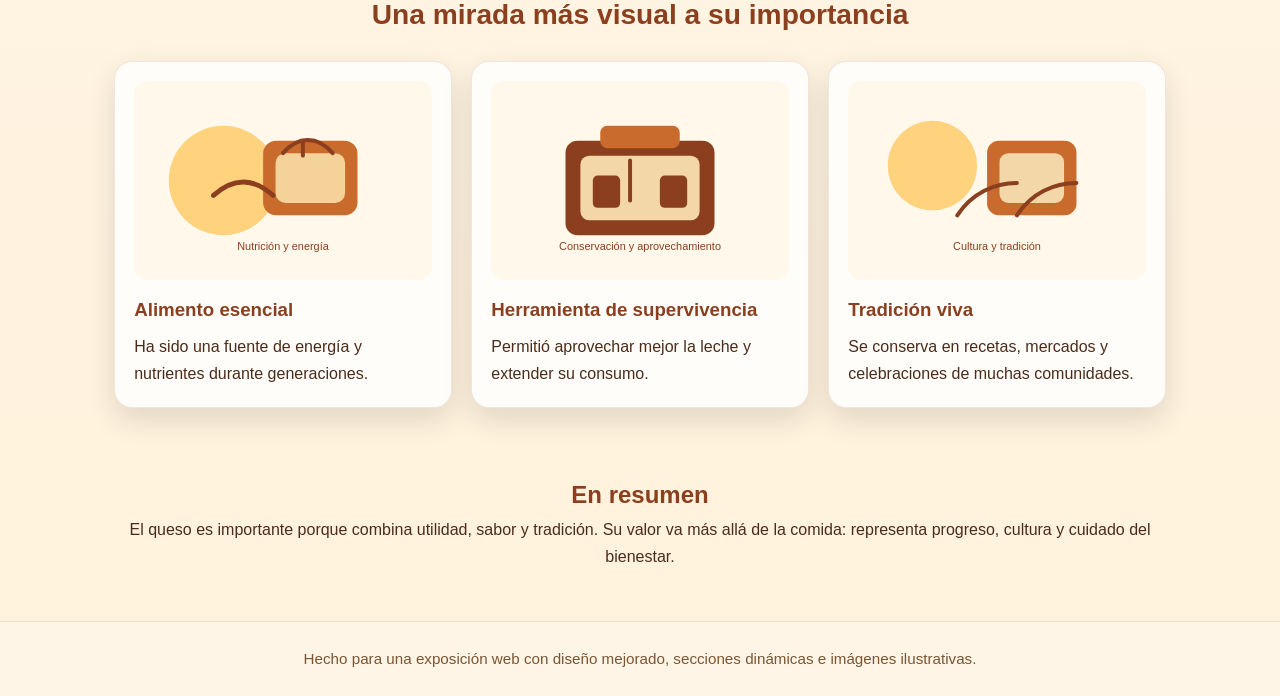
==== commit 1b0821a2: "merge conflict" ====
--- a/index.html
+++ b/index.html
@@ -11,15 +11,18 @@
     <header class="hero">
       <div class="hero-content">
         <p class="eyebrow">Exposición interactiva</p>
-        <h1>¿Por qué el queso es importante para la vida?</h1>
+        <h1>¿Por qué el queso sigue siendo tan importante?</h1>
         <p class="hero-text">
           El queso es más que un alimento increible: ha acompañado a la humanidad
           por siglos como fuente de nutrición, herramienta para conservar alimentos
           y símbolo de identidad cultural.
         </p>
+        <p class="hero-highlight">
+          Una tradición culinaria que une ciencia, supervivencia y cultura en cada bocado.
+        </p>
         <div class="hero-actions">
-          <a href="#explora" class="btn btn-primary">Explorar ideas</a>
-          <a href="#galeria" class="btn btn-secondary">Ver imágenes</a>
+          <a href="#explora" class="btn btn-primary">Descubrir razones</a>
+          <a href="#galeria" class="btn btn-secondary">Ver historias</a>
         </div>
         <div class="hero-stats">
           <div>
--- a/styles.css
+++ b/styles.css
@@ -6,6 +6,8 @@
   --text: #4b2c1b;
   --white: #fffdf9;
   --shadow: 0 12px 30px rgba(0, 0, 0, 0.12);
+  --border: rgba(139, 63, 31, 0.12);
+  --accent-soft: #f9e9c9;
 }
 
 * {
@@ -16,7 +18,8 @@
 
 body {
   font-family: "Segoe UI", Tahoma, Geneva, Verdana, sans-serif;
-  background: linear-gradient(180deg, #fff8ed 0%, #fff2dc 100%);
+  background: radial-gradient(circle at top left, rgba(217, 130, 43, 0.14), transparent 28%),
+    linear-gradient(180deg, #fff8ed 0%, #fff2dc 100%);
   color: var(--text);
   line-height: 1.7;
 }
@@ -27,6 +30,8 @@
 }
 
 .hero {
+  position: relative;
+  overflow: hidden;
   background: linear-gradient(135deg, var(--primary), var(--secondary));
   color: var(--white);
   padding: 4rem 1.5rem 3rem;
@@ -36,7 +41,32 @@
   align-items: center;
 }
 
+.hero::before,
+.hero::after {
+  content: "";
+  position: absolute;
+  border-radius: 50%;
+  background: rgba(255, 255, 255, 0.12);
+  pointer-events: none;
+}
+
+.hero::before {
+  width: 220px;
+  height: 220px;
+  right: -70px;
+  top: -70px;
+}
+
+.hero::after {
+  width: 140px;
+  height: 140px;
+  left: -40px;
+  bottom: -30px;
+}
+
 .hero-content {
+  position: relative;
+  z-index: 1;
   max-width: 700px;
 }
 
@@ -63,8 +93,19 @@
 
 .hero-text {
   font-size: 1.05rem;
-  margin-bottom: 1.4rem;
+  margin-bottom: 1rem;
   color: rgba(255, 255, 255, 0.95);
+}
+
+.hero-highlight {
+  display: inline-block;
+  margin-bottom: 1.2rem;
+  padding: 0.55rem 0.8rem;
+  border-radius: 999px;
+  background: rgba(255, 255, 255, 0.16);
+  border: 1px solid rgba(255, 255, 255, 0.2);
+  font-size: 0.95rem;
+  color: rgba(255, 255, 255, 0.96);
 }
 
 .hero-actions {
@@ -81,10 +122,12 @@
   text-decoration: none;
   font-weight: 700;
   transition: transform 0.2s ease, box-shadow 0.2s ease;
+  box-shadow: 0 10px 24px rgba(0, 0, 0, 0.08);
 }
 
 .btn:hover {
   transform: translateY(-3px);
+  box-shadow: 0 14px 28px rgba(0, 0, 0, 0.14);
 }
 
 .btn-primary {
@@ -107,6 +150,7 @@
 
 .hero-stats div {
   background: rgba(255, 255, 255, 0.16);
+  backdrop-filter: blur(8px);
   padding: 0.8rem 1rem;
   border-radius: 14px;
   min-width: 140px;
@@ -120,6 +164,11 @@
 .hero-stats span {
   font-size: 0.9rem;
   opacity: 0.9;
+}
+
+.hero-visual {
+  display: flex;
+  justify-content: center;
 }
 
 .hero-visual img {
@@ -156,9 +205,17 @@
 .gallery-item,
 .tab-panel {
   background: var(--white);
+  border: 1px solid var(--border);
   border-radius: 18px;
   padding: 1.2rem;
   box-shadow: var(--shadow);
+  transition: transform 0.2s ease, box-shadow 0.2s ease;
+}
+
+.card:hover,
+.gallery-item:hover {
+  transform: translateY(-4px);
+  box-shadow: 0 16px 34px rgba(0, 0, 0, 0.14);
 }
 
 .card img,
@@ -177,6 +234,7 @@
   background: var(--dark);
   border-radius: 24px;
   color: #f6e8d6;
+  box-shadow: inset 0 1px 0 rgba(255, 255, 255, 0.08);
 }
 
 .section-dark .section-heading h2,
@@ -232,6 +290,8 @@
   padding: 1.5rem;
   color: #7a5533;
   font-size: 0.95rem;
+  border-top: 1px solid rgba(139, 63, 31, 0.12);
+  background: rgba(255, 248, 237, 0.65);
 }
 
 @keyframes fadeIn {
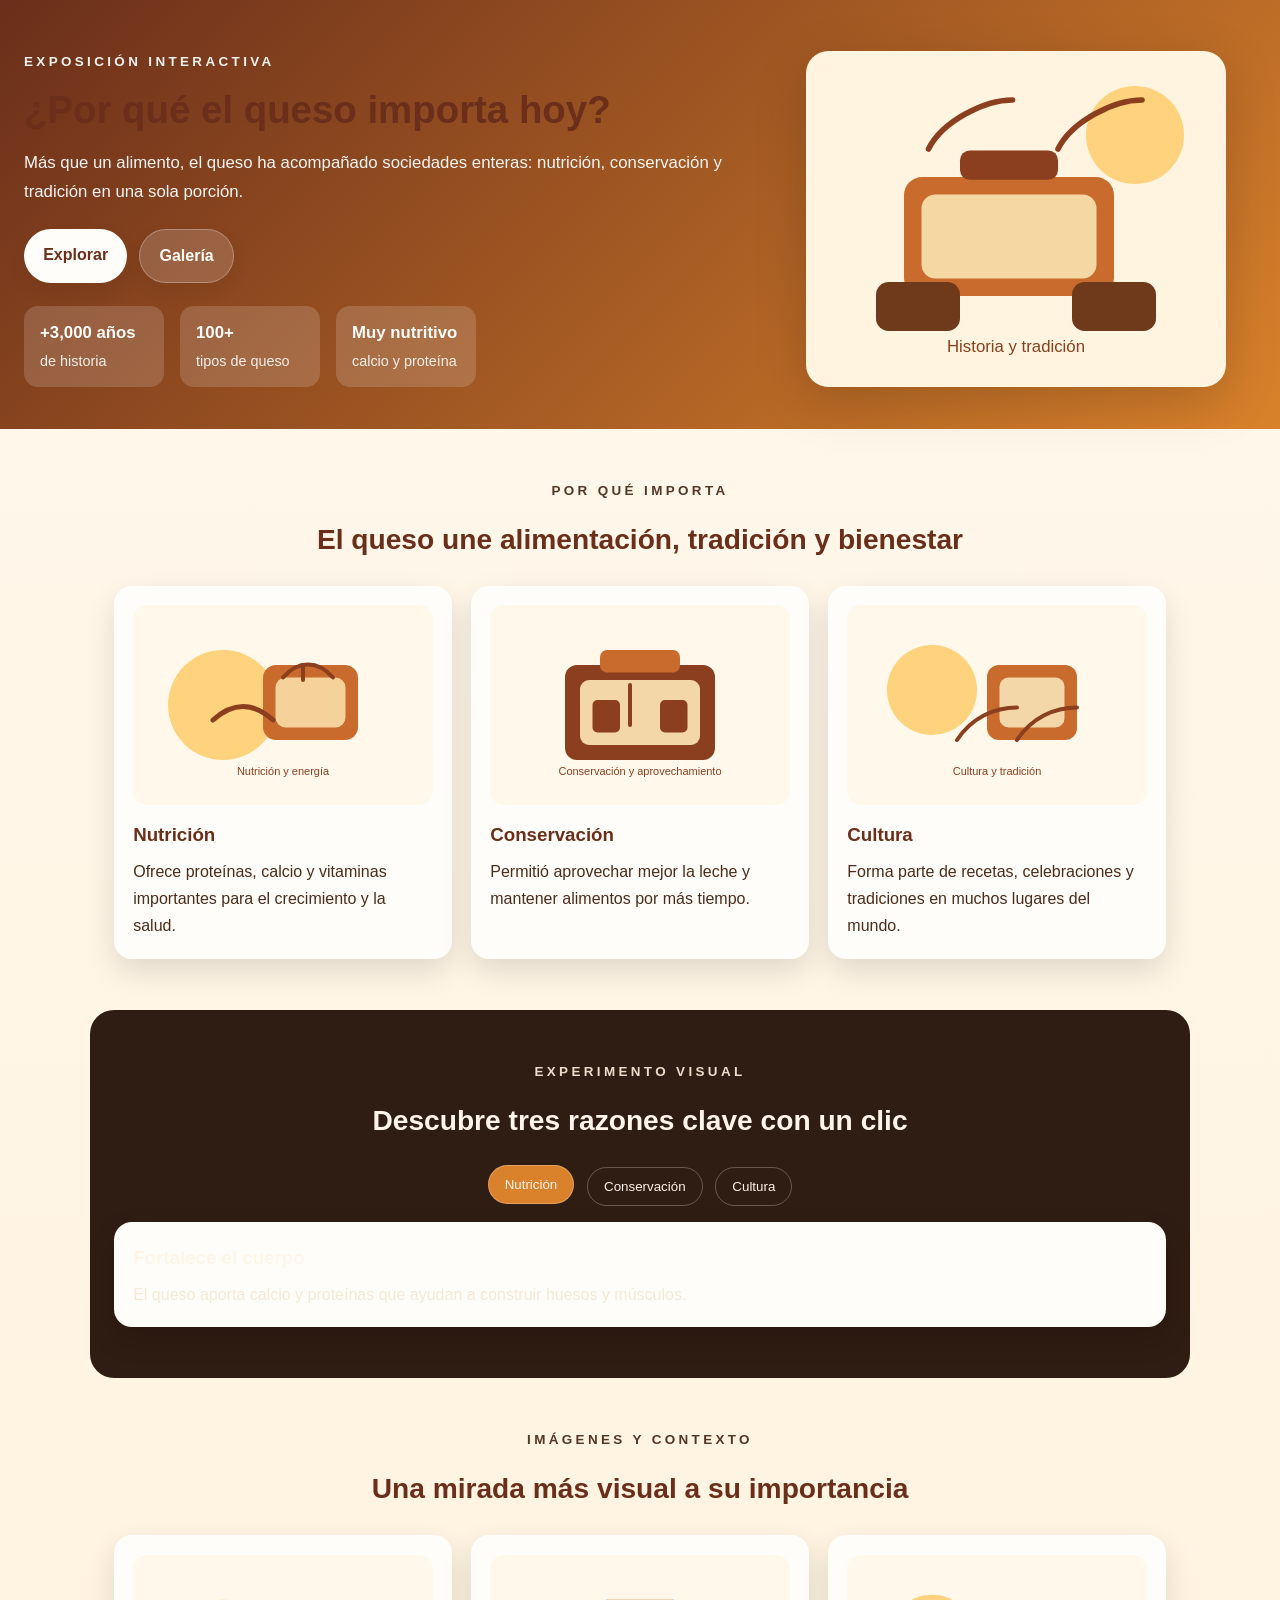
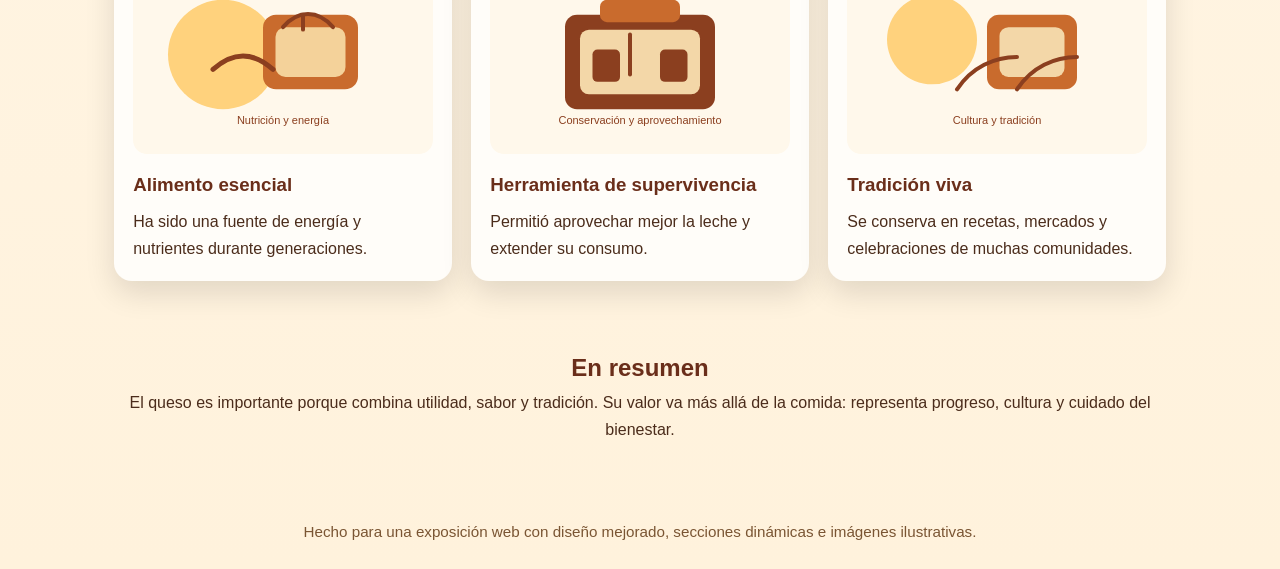
==== commit 6cd59b4a: "fix: merge conflict" ====
--- a/index.html
+++ b/index.html
@@ -11,18 +11,14 @@
     <header class="hero">
       <div class="hero-content">
         <p class="eyebrow">Exposición interactiva</p>
-        <h1>¿Por qué el queso sigue siendo tan importante?</h1>
+        <h1>¿Por qué el queso importa hoy?</h1>
         <p class="hero-text">
-          El queso es más que un alimento increible: ha acompañado a la humanidad
-          por siglos como fuente de nutrición, herramienta para conservar alimentos
-          y símbolo de identidad cultural.
-        </p>
-        <p class="hero-highlight">
-          Una tradición culinaria que une ciencia, supervivencia y cultura en cada bocado.
+          Más que un alimento, el queso ha acompañado sociedades enteras: nutrición,
+          conservación y tradición en una sola porción.
         </p>
         <div class="hero-actions">
-          <a href="#explora" class="btn btn-primary">Descubrir razones</a>
-          <a href="#galeria" class="btn btn-secondary">Ver historias</a>
+          <a href="#explora" class="btn btn-primary">Explorar</a>
+          <a href="#galeria" class="btn btn-secondary">Galería</a>
         </div>
         <div class="hero-stats">
           <div>
--- a/styles.css
+++ b/styles.css
@@ -1,13 +1,12 @@
 :root {
   --bg: #fff8ed;
-  --primary: #8b3f1f;
+  --primary: #6a2e1a;
   --secondary: #d9822b;
   --dark: #2f1c12;
   --text: #4b2c1b;
   --white: #fffdf9;
   --shadow: 0 12px 30px rgba(0, 0, 0, 0.12);
-  --border: rgba(139, 63, 31, 0.12);
-  --accent-soft: #f9e9c9;
+  --border: rgba(106, 46, 26, 0.12);
 }
 
 * {
@@ -18,8 +17,7 @@
 
 body {
   font-family: "Segoe UI", Tahoma, Geneva, Verdana, sans-serif;
-  background: radial-gradient(circle at top left, rgba(217, 130, 43, 0.14), transparent 28%),
-    linear-gradient(180deg, #fff8ed 0%, #fff2dc 100%);
+  background: linear-gradient(180deg, #fff8ed 0%, #fff2dc 100%);
   color: var(--text);
   line-height: 1.7;
 }
@@ -30,43 +28,16 @@
 }
 
 .hero {
-  position: relative;
-  overflow: hidden;
   background: linear-gradient(135deg, var(--primary), var(--secondary));
   color: var(--white);
-  padding: 4rem 1.5rem 3rem;
+  padding: 3.2rem 1.5rem 2.6rem;
   display: grid;
   grid-template-columns: 1.2fr 0.8fr;
   gap: 2rem;
   align-items: center;
 }
 
-.hero::before,
-.hero::after {
-  content: "";
-  position: absolute;
-  border-radius: 50%;
-  background: rgba(255, 255, 255, 0.12);
-  pointer-events: none;
-}
-
-.hero::before {
-  width: 220px;
-  height: 220px;
-  right: -70px;
-  top: -70px;
-}
-
-.hero::after {
-  width: 140px;
-  height: 140px;
-  left: -40px;
-  bottom: -30px;
-}
-
 .hero-content {
-  position: relative;
-  z-index: 1;
   max-width: 700px;
 }
 
@@ -93,19 +64,8 @@
 
 .hero-text {
   font-size: 1.05rem;
-  margin-bottom: 1rem;
+  margin-bottom: 1.4rem;
   color: rgba(255, 255, 255, 0.95);
-}
-
-.hero-highlight {
-  display: inline-block;
-  margin-bottom: 1.2rem;
-  padding: 0.55rem 0.8rem;
-  border-radius: 999px;
-  background: rgba(255, 255, 255, 0.16);
-  border: 1px solid rgba(255, 255, 255, 0.2);
-  font-size: 0.95rem;
-  color: rgba(255, 255, 255, 0.96);
 }
 
 .hero-actions {
@@ -122,12 +82,11 @@
   text-decoration: none;
   font-weight: 700;
   transition: transform 0.2s ease, box-shadow 0.2s ease;
-  box-shadow: 0 10px 24px rgba(0, 0, 0, 0.08);
+  box-shadow: 0 8px 20px rgba(0,0,0,0.06);
 }
 
 .btn:hover {
   transform: translateY(-3px);
-  box-shadow: 0 14px 28px rgba(0, 0, 0, 0.14);
 }
 
 .btn-primary {
@@ -150,7 +109,6 @@
 
 .hero-stats div {
   background: rgba(255, 255, 255, 0.16);
-  backdrop-filter: blur(8px);
   padding: 0.8rem 1rem;
   border-radius: 14px;
   min-width: 140px;
@@ -164,11 +122,6 @@
 .hero-stats span {
   font-size: 0.9rem;
   opacity: 0.9;
-}
-
-.hero-visual {
-  display: flex;
-  justify-content: center;
 }
 
 .hero-visual img {
@@ -205,17 +158,9 @@
 .gallery-item,
 .tab-panel {
   background: var(--white);
-  border: 1px solid var(--border);
   border-radius: 18px;
   padding: 1.2rem;
   box-shadow: var(--shadow);
-  transition: transform 0.2s ease, box-shadow 0.2s ease;
-}
-
-.card:hover,
-.gallery-item:hover {
-  transform: translateY(-4px);
-  box-shadow: 0 16px 34px rgba(0, 0, 0, 0.14);
 }
 
 .card img,
@@ -234,7 +179,6 @@
   background: var(--dark);
   border-radius: 24px;
   color: #f6e8d6;
-  box-shadow: inset 0 1px 0 rgba(255, 255, 255, 0.08);
 }
 
 .section-dark .section-heading h2,
@@ -290,8 +234,6 @@
   padding: 1.5rem;
   color: #7a5533;
   font-size: 0.95rem;
-  border-top: 1px solid rgba(139, 63, 31, 0.12);
-  background: rgba(255, 248, 237, 0.65);
 }
 
 @keyframes fadeIn {
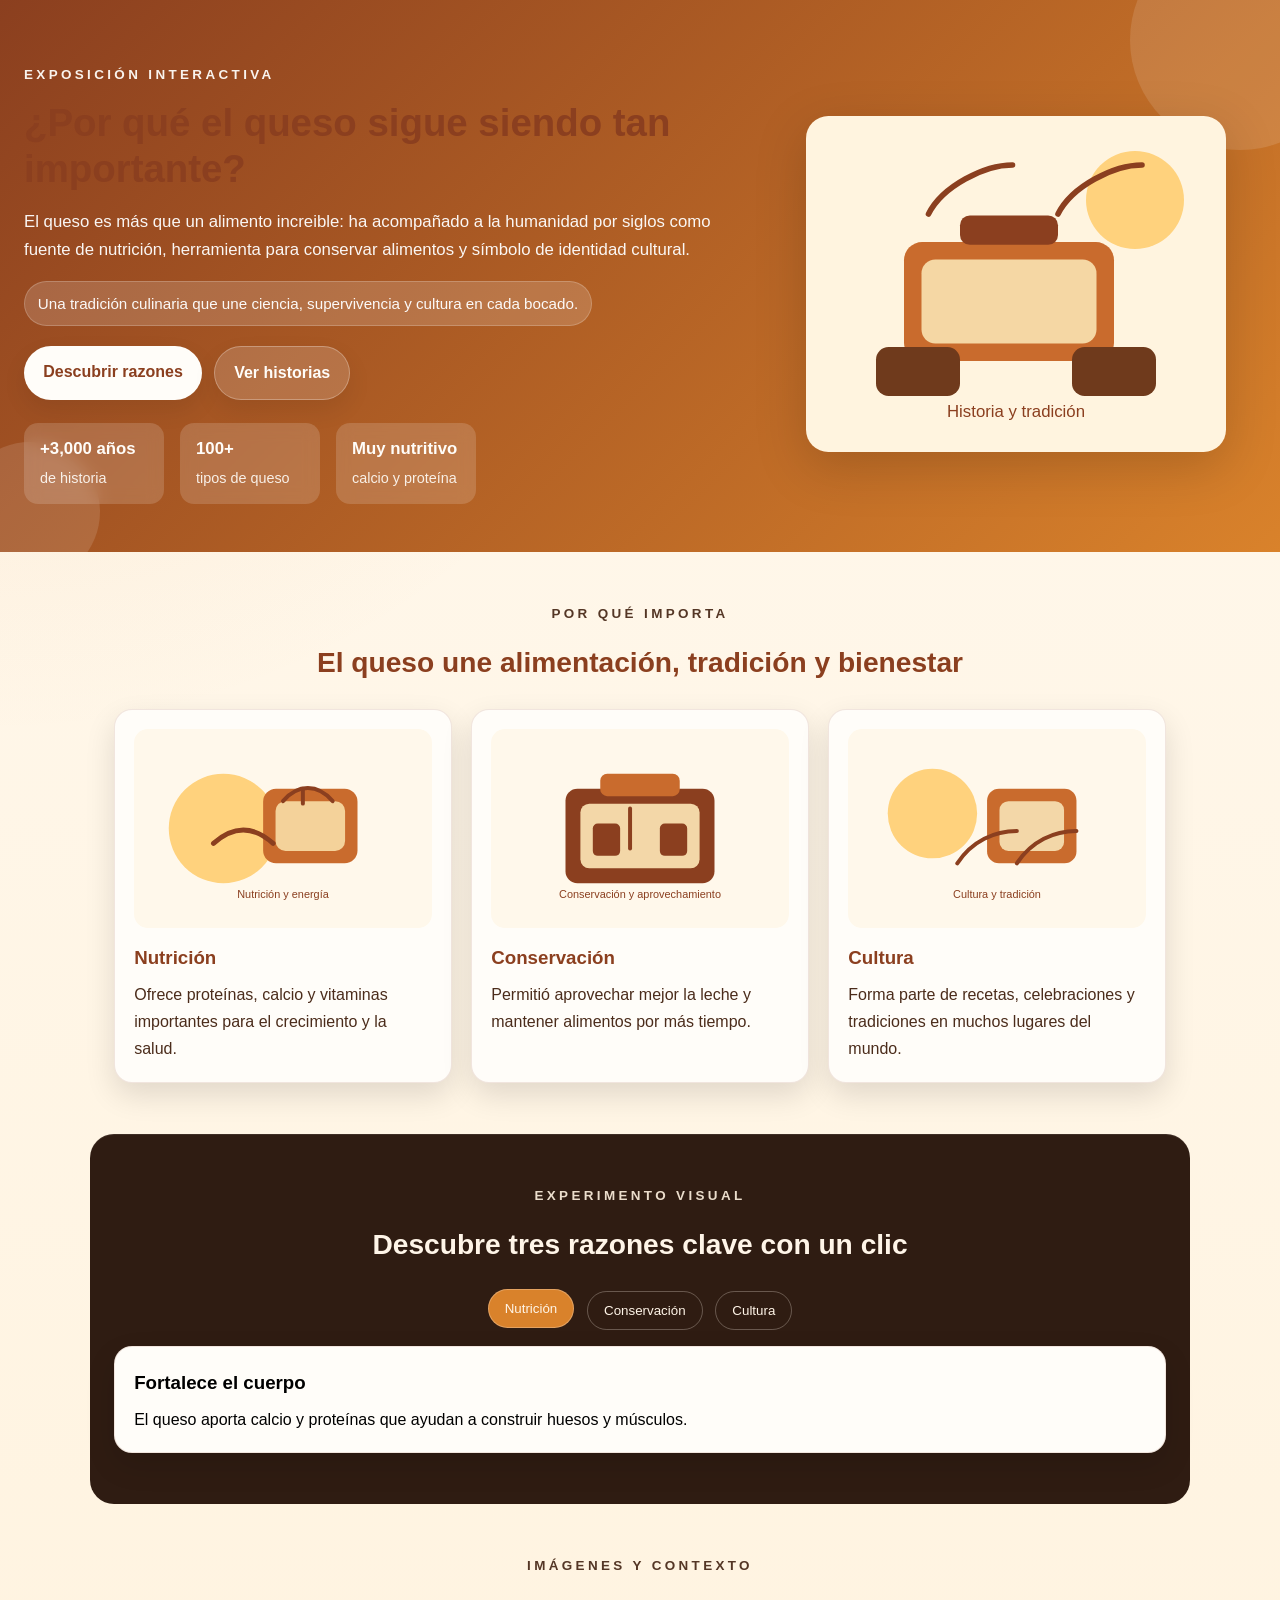
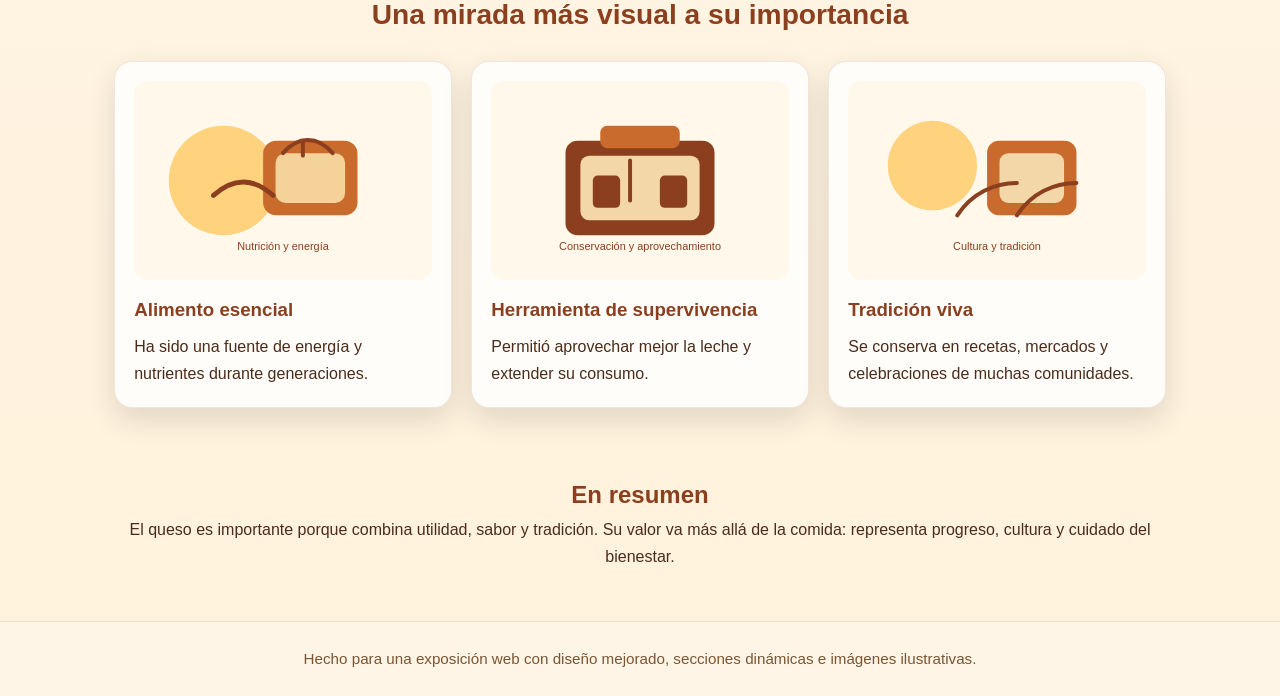
==== commit 004543a0: "Merge pull request #4 from Josecopro/features Features a lot of things" ====
--- a/index.html
+++ b/index.html
@@ -11,14 +11,18 @@
     <header class="hero">
       <div class="hero-content">
         <p class="eyebrow">Exposición interactiva</p>
-        <h1>¿Por qué el queso importa hoy?</h1>
+        <h1>¿Por qué el queso sigue siendo tan importante?</h1>
         <p class="hero-text">
-          Más que un alimento, el queso ha acompañado sociedades enteras: nutrición,
-          conservación y tradición en una sola porción.
+          El queso es más que un alimento increible: ha acompañado a la humanidad
+          por siglos como fuente de nutrición, herramienta para conservar alimentos
+          y símbolo de identidad cultural.
+        </p>
+        <p class="hero-highlight">
+          Una tradición culinaria que une ciencia, supervivencia y cultura en cada bocado.
         </p>
         <div class="hero-actions">
-          <a href="#explora" class="btn btn-primary">Explorar</a>
-          <a href="#galeria" class="btn btn-secondary">Galería</a>
+          <a href="#explora" class="btn btn-primary">Descubrir razones</a>
+          <a href="#galeria" class="btn btn-secondary">Ver historias</a>
         </div>
         <div class="hero-stats">
           <div>
--- a/styles.css
+++ b/styles.css
@@ -1,12 +1,13 @@
 :root {
   --bg: #fff8ed;
-  --primary: #6a2e1a;
+  --primary: #8b3f1f;
   --secondary: #d9822b;
   --dark: #2f1c12;
   --text: #4b2c1b;
   --white: #fffdf9;
   --shadow: 0 12px 30px rgba(0, 0, 0, 0.12);
-  --border: rgba(106, 46, 26, 0.12);
+  --border: rgba(139, 63, 31, 0.12);
+  --accent-soft: #f9e9c9;
 }
 
 * {
@@ -17,7 +18,8 @@
 
 body {
   font-family: "Segoe UI", Tahoma, Geneva, Verdana, sans-serif;
-  background: linear-gradient(180deg, #fff8ed 0%, #fff2dc 100%);
+  background: radial-gradient(circle at top left, rgba(217, 130, 43, 0.14), transparent 28%),
+    linear-gradient(180deg, #fff8ed 0%, #fff2dc 100%);
   color: var(--text);
   line-height: 1.7;
 }
@@ -28,16 +30,43 @@
 }
 
 .hero {
+  position: relative;
+  overflow: hidden;
   background: linear-gradient(135deg, var(--primary), var(--secondary));
   color: var(--white);
-  padding: 3.2rem 1.5rem 2.6rem;
+  padding: 4rem 1.5rem 3rem;
   display: grid;
   grid-template-columns: 1.2fr 0.8fr;
   gap: 2rem;
   align-items: center;
 }
 
+.hero::before,
+.hero::after {
+  content: "";
+  position: absolute;
+  border-radius: 50%;
+  background: rgba(255, 255, 255, 0.12);
+  pointer-events: none;
+}
+
+.hero::before {
+  width: 220px;
+  height: 220px;
+  right: -70px;
+  top: -70px;
+}
+
+.hero::after {
+  width: 140px;
+  height: 140px;
+  left: -40px;
+  bottom: -30px;
+}
+
 .hero-content {
+  position: relative;
+  z-index: 1;
   max-width: 700px;
 }
 
@@ -64,8 +93,19 @@
 
 .hero-text {
   font-size: 1.05rem;
-  margin-bottom: 1.4rem;
+  margin-bottom: 1rem;
   color: rgba(255, 255, 255, 0.95);
+}
+
+.hero-highlight {
+  display: inline-block;
+  margin-bottom: 1.2rem;
+  padding: 0.55rem 0.8rem;
+  border-radius: 999px;
+  background: rgba(255, 255, 255, 0.16);
+  border: 1px solid rgba(255, 255, 255, 0.2);
+  font-size: 0.95rem;
+  color: rgba(255, 255, 255, 0.96);
 }
 
 .hero-actions {
@@ -82,11 +122,12 @@
   text-decoration: none;
   font-weight: 700;
   transition: transform 0.2s ease, box-shadow 0.2s ease;
-  box-shadow: 0 8px 20px rgba(0,0,0,0.06);
+  box-shadow: 0 10px 24px rgba(0, 0, 0, 0.08);
 }
 
 .btn:hover {
   transform: translateY(-3px);
+  box-shadow: 0 14px 28px rgba(0, 0, 0, 0.14);
 }
 
 .btn-primary {
@@ -109,6 +150,7 @@
 
 .hero-stats div {
   background: rgba(255, 255, 255, 0.16);
+  backdrop-filter: blur(8px);
   padding: 0.8rem 1rem;
   border-radius: 14px;
   min-width: 140px;
@@ -122,6 +164,11 @@
 .hero-stats span {
   font-size: 0.9rem;
   opacity: 0.9;
+}
+
+.hero-visual {
+  display: flex;
+  justify-content: center;
 }
 
 .hero-visual img {
@@ -158,9 +205,17 @@
 .gallery-item,
 .tab-panel {
   background: var(--white);
+  border: 1px solid var(--border);
   border-radius: 18px;
   padding: 1.2rem;
   box-shadow: var(--shadow);
+  transition: transform 0.2s ease, box-shadow 0.2s ease;
+}
+
+.card:hover,
+.gallery-item:hover {
+  transform: translateY(-4px);
+  box-shadow: 0 16px 34px rgba(0, 0, 0, 0.14);
 }
 
 .card img,
@@ -179,6 +234,7 @@
   background: var(--dark);
   border-radius: 24px;
   color: #f6e8d6;
+  box-shadow: inset 0 1px 0 rgba(255, 255, 255, 0.08);
 }
 
 .section-dark .section-heading h2,
@@ -234,7 +290,18 @@
   padding: 1.5rem;
   color: #7a5533;
   font-size: 0.95rem;
-}
+  border-top: 1px solid rgba(139, 63, 31, 0.12);
+  background: rgba(255, 248, 237, 0.65);
+}
+
+#nutrition {
+  color: black;
+}
+
+#nutrition h3 {
+  color:black;
+}
+
 
 @keyframes fadeIn {
   from {
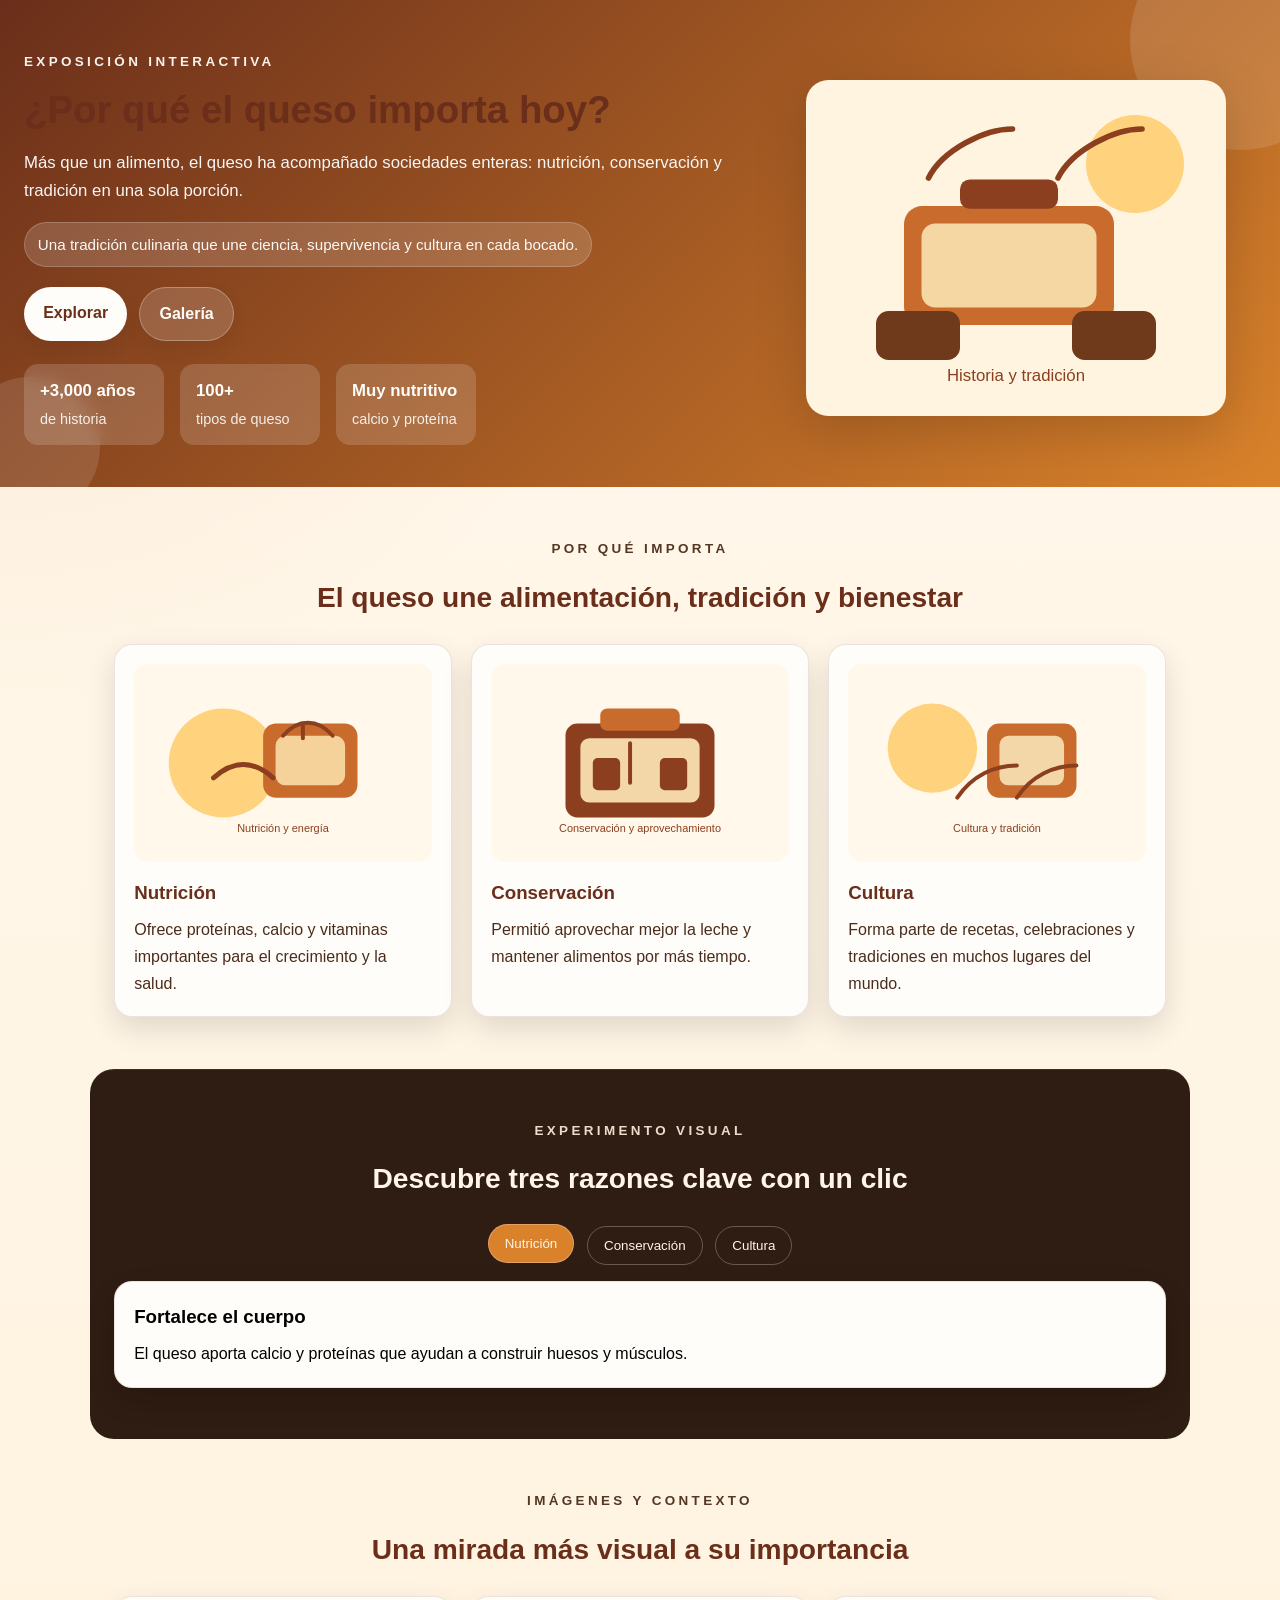
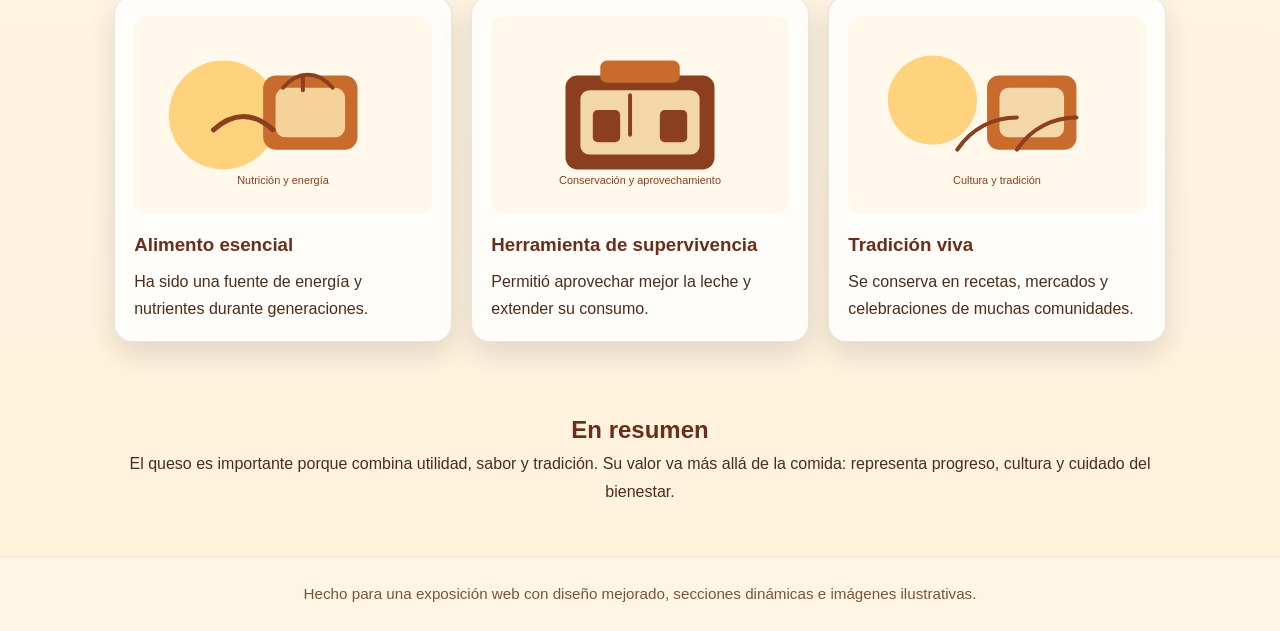
==== commit 523672fb: "Merge branch 'main' into develop" ====
--- a/index.html
+++ b/index.html
@@ -11,18 +11,18 @@
     <header class="hero">
       <div class="hero-content">
         <p class="eyebrow">Exposición interactiva</p>
-        <h1>¿Por qué el queso sigue siendo tan importante?</h1>
+
+        <h1>¿Por qué el queso importa hoy?</h1>
         <p class="hero-text">
-          El queso es más que un alimento increible: ha acompañado a la humanidad
-          por siglos como fuente de nutrición, herramienta para conservar alimentos
-          y símbolo de identidad cultural.
+          Más que un alimento, el queso ha acompañado sociedades enteras: nutrición,
+          conservación y tradición en una sola porción.
         </p>
         <p class="hero-highlight">
           Una tradición culinaria que une ciencia, supervivencia y cultura en cada bocado.
         </p>
         <div class="hero-actions">
-          <a href="#explora" class="btn btn-primary">Descubrir razones</a>
-          <a href="#galeria" class="btn btn-secondary">Ver historias</a>
+          <a href="#explora" class="btn btn-primary">Explorar</a>
+          <a href="#galeria" class="btn btn-secondary">Galería</a>
         </div>
         <div class="hero-stats">
           <div>
--- a/styles.css
+++ b/styles.css
@@ -1,13 +1,12 @@
 :root {
   --bg: #fff8ed;
-  --primary: #8b3f1f;
+  --primary: #6a2e1a;
   --secondary: #d9822b;
   --dark: #2f1c12;
   --text: #4b2c1b;
   --white: #fffdf9;
   --shadow: 0 12px 30px rgba(0, 0, 0, 0.12);
-  --border: rgba(139, 63, 31, 0.12);
-  --accent-soft: #f9e9c9;
+  --border: rgba(106, 46, 26, 0.12);
 }
 
 * {
@@ -34,7 +33,7 @@
   overflow: hidden;
   background: linear-gradient(135deg, var(--primary), var(--secondary));
   color: var(--white);
-  padding: 4rem 1.5rem 3rem;
+  padding: 3.2rem 1.5rem 2.6rem;
   display: grid;
   grid-template-columns: 1.2fr 0.8fr;
   gap: 2rem;
@@ -122,7 +121,7 @@
   text-decoration: none;
   font-weight: 700;
   transition: transform 0.2s ease, box-shadow 0.2s ease;
-  box-shadow: 0 10px 24px rgba(0, 0, 0, 0.08);
+  box-shadow: 0 8px 20px rgba(0,0,0,0.06);
 }
 
 .btn:hover {
